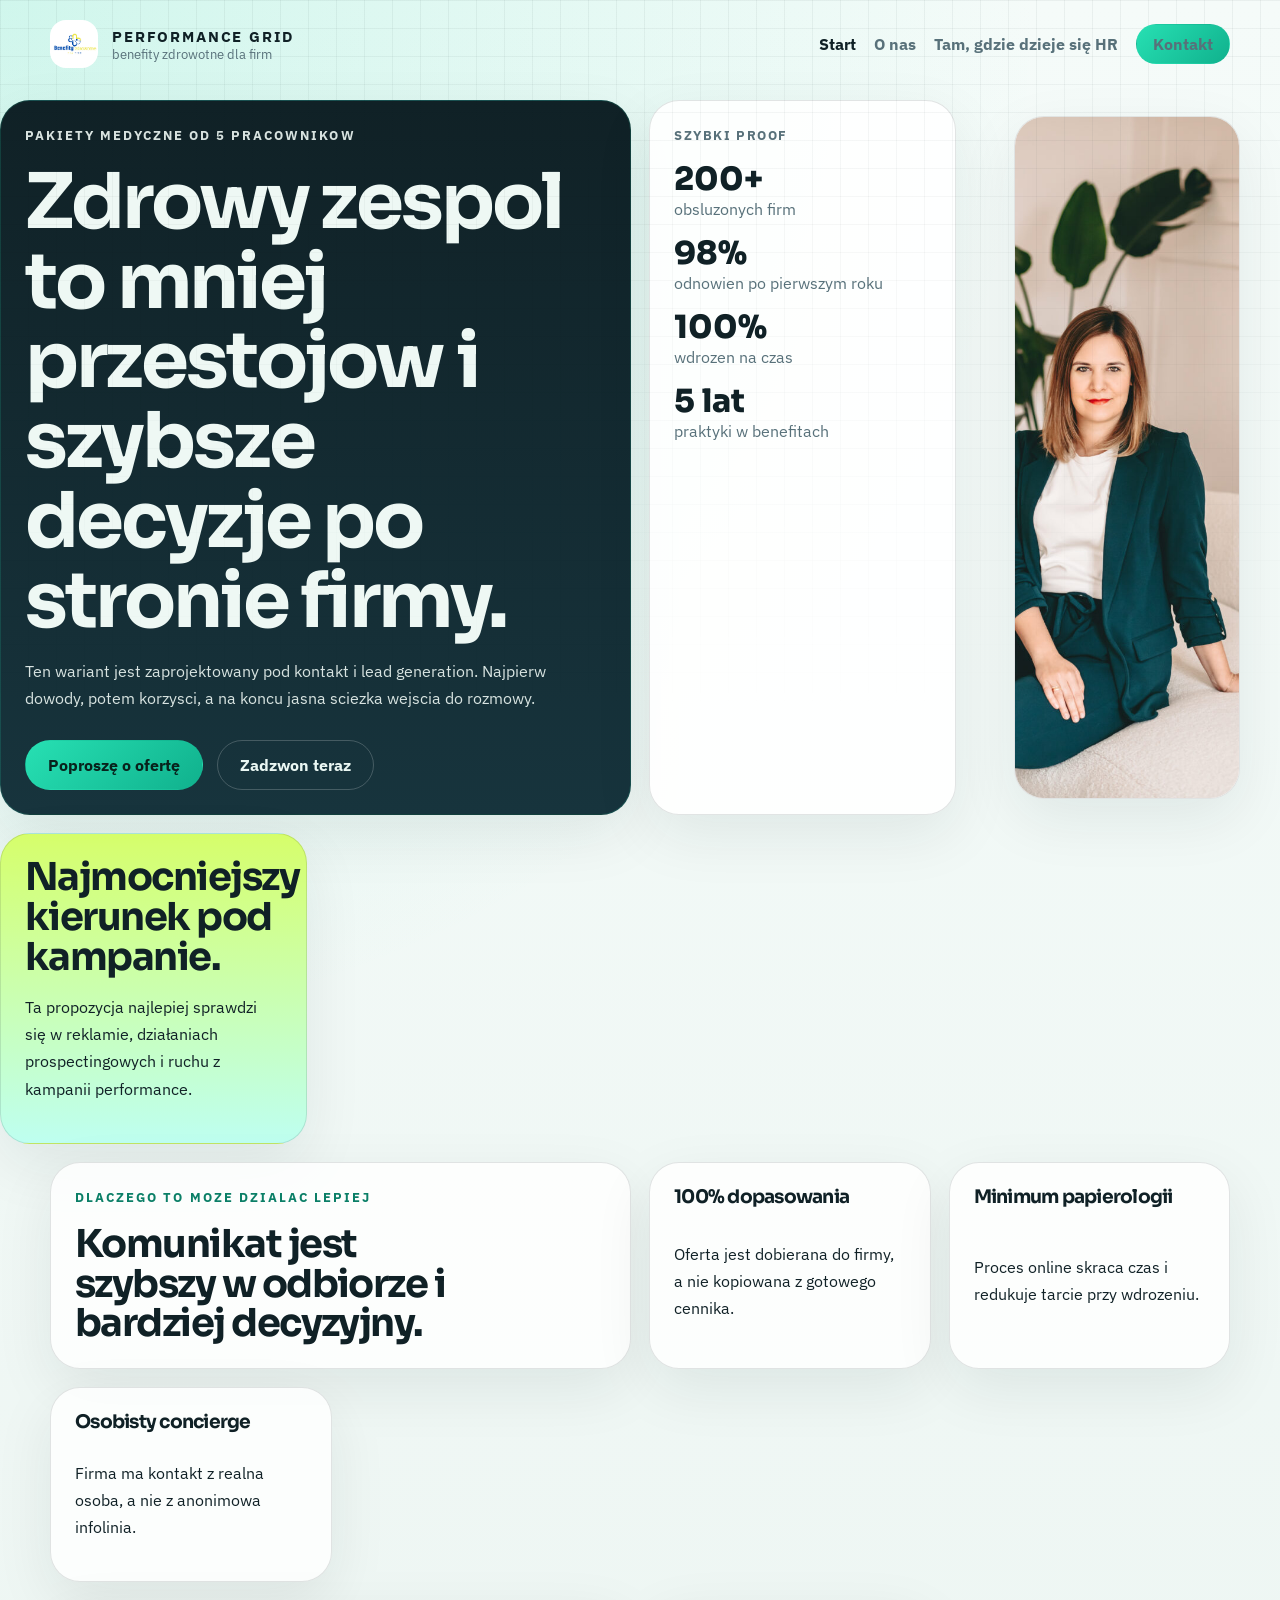
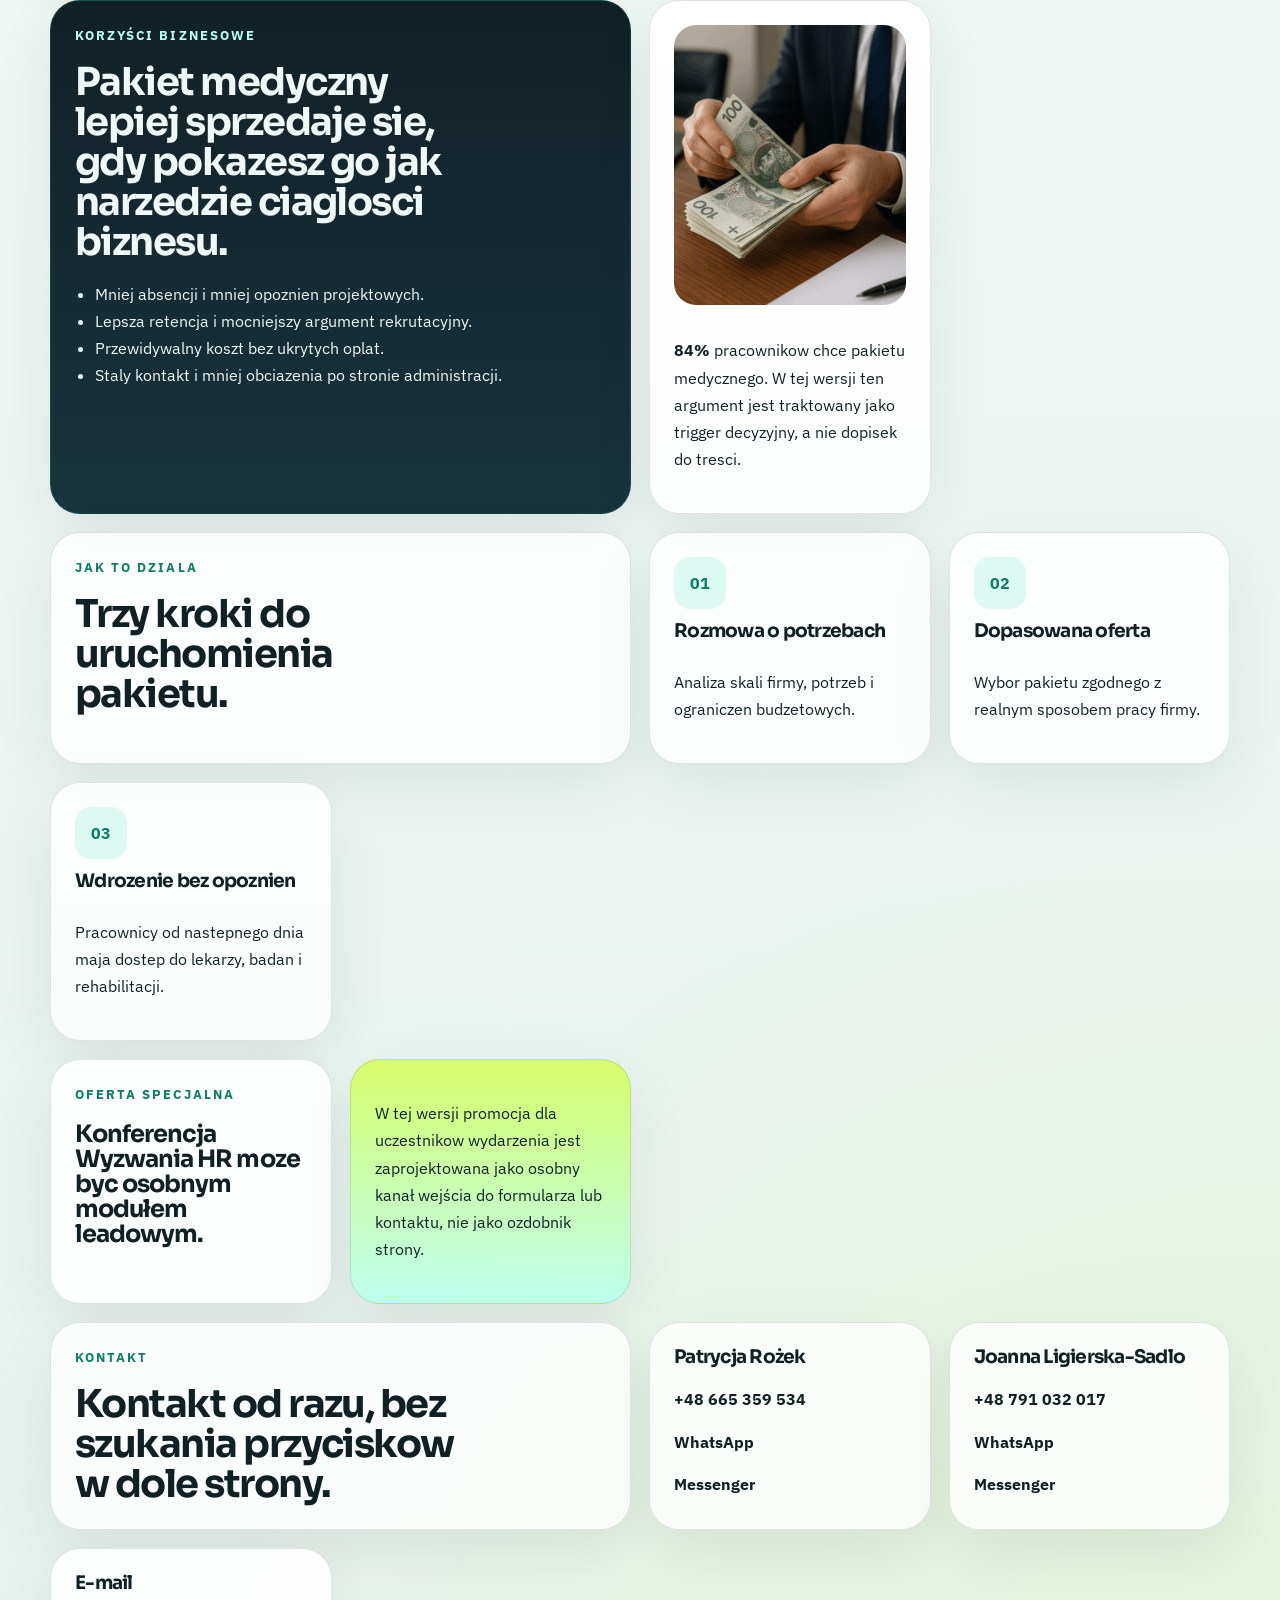
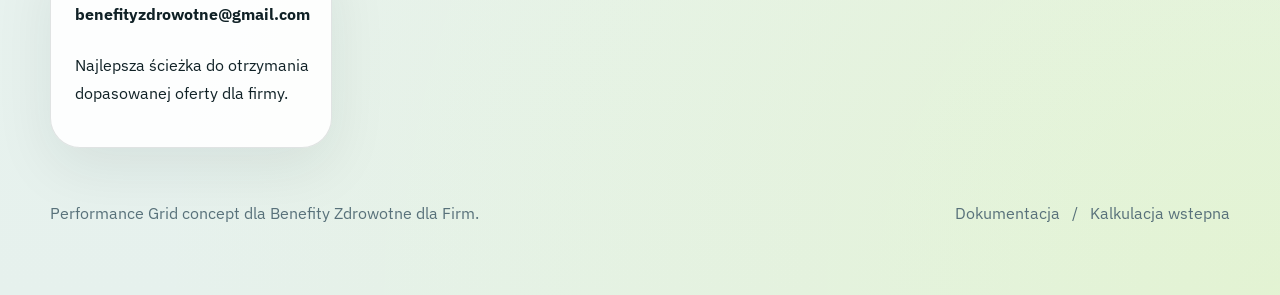
==== index.html @ f8da9626 "Initial Performance Grid concept" ====
<!doctype html>
<html lang="pl">
<head>
  <meta charset="utf-8">
  <meta name="viewport" content="width=device-width, initial-scale=1">
  <title>Benefity Zdrowotne dla Firm | Performance Grid</title>
  <meta name="description" content="Performance Grid to wariant nastawiony na konwersję: mocne dowody, klarowne sekcje i szybki kontakt dla właściciela firmy.">
  <link rel="preconnect" href="https://fonts.googleapis.com">
  <link rel="preconnect" href="https://fonts.gstatic.com" crossorigin>
  <link href="https://fonts.googleapis.com/css2?family=IBM+Plex+Sans:wght@400;500;600;700&family=Sora:wght@400;600;700;800&display=swap" rel="stylesheet">
  <link rel="stylesheet" href="styles.css">
</head>
<body class="theme-performance page-home">
  <header class="site-header">
    <a class="brand" href="index.html">
      <img src="assets/Projekt-bez-nazwy.png" alt="Benefity Zdrowotne dla Firm">
      <div>
        <strong>Performance Grid</strong>
        <span>benefity zdrowotne dla firm</span>
      </div>
    </a>
    <button class="nav-toggle" type="button" aria-expanded="false" aria-controls="site-nav">Menu</button>
    <nav class="site-nav" id="site-nav" aria-label="Główna nawigacja">
      <a class="active" href="index.html">Start</a>
      <a href="o-nas.html">O nas</a>
      <a href="tam-gdzie-dzieje-sie-hr.html">Tam, gdzie dzieje się HR</a>
      <a class="button button-small" href="#kontakt">Kontakt</a>
    </nav>
  </header>

  <main>
    <section class="hero hero-performance layout-grid">
      <div class="hero-copy panel panel-dark">
        <p class="eyebrow">Pakiety medyczne od 5 pracownikow</p>
        <h1>Zdrowy zespol to mniej przestojow i szybsze decyzje po stronie firmy.</h1>
        <p>Ten wariant jest zaprojektowany pod kontakt i lead generation. Najpierw dowody, potem korzysci, a na koncu jasna sciezka wejscia do rozmowy.</p>
        <div class="hero-actions">
          <a class="button" href="mailto:benefityzdrowotne@gmail.com">Poproszę o ofertę</a>
          <a class="button button-ghost" href="tel:+48665359534">Zadzwon teraz</a>
        </div>
      </div>

      <div class="hero-proof panel panel-light">
        <p class="proof-label">Szybki proof</p>
        <dl>
          <div><dt>200+</dt><dd>obsluzonych firm</dd></div>
          <div><dt>98%</dt><dd>odnowien po pierwszym roku</dd></div>
          <div><dt>100%</dt><dd>wdrozen na czas</dd></div>
          <div><dt>5 lat</dt><dd>praktyki w benefitach</dd></div>
        </dl>
      </div>

      <figure class="hero-photo panel panel-image">
        <img src="assets/patrycja-1-768x1152.jpg" alt="Zespół Benefity Zdrowotne dla Firm">
      </figure>

      <aside class="hero-note panel panel-accent">
        <h2>Najmocniejszy kierunek pod kampanie.</h2>
        <p>Ta propozycja najlepiej sprawdzi się w reklamie, działaniach prospectingowych i ruchu z kampanii performance.</p>
      </aside>
    </section>

    <section class="section layout-grid proof-grid">
      <article class="panel">
        <p class="eyebrow">Dlaczego to moze dzialac lepiej</p>
        <h2>Komunikat jest szybszy w odbiorze i bardziej decyzyjny.</h2>
      </article>
      <article class="panel stat-card">
        <h3>100% dopasowania</h3>
        <p>Oferta jest dobierana do firmy, a nie kopiowana z gotowego cennika.</p>
      </article>
      <article class="panel stat-card">
        <h3>Minimum papierologii</h3>
        <p>Proces online skraca czas i redukuje tarcie przy wdrozeniu.</p>
      </article>
      <article class="panel stat-card">
        <h3>Osobisty concierge</h3>
        <p>Firma ma kontakt z realna osoba, a nie z anonimowa infolinia.</p>
      </article>
    </section>

    <section class="section layout-grid roi-grid">
      <article class="panel panel-dark roi-copy">
        <p class="eyebrow eyebrow-contrast">Korzyści biznesowe</p>
        <h2>Pakiet medyczny lepiej sprzedaje sie, gdy pokazesz go jak narzedzie ciaglosci biznesu.</h2>
        <ul>
          <li>Mniej absencji i mniej opoznien projektowych.</li>
          <li>Lepsza retencja i mocniejszy argument rekrutacyjny.</li>
          <li>Przewidywalny koszt bez ukrytych oplat.</li>
          <li>Staly kontakt i mniej obciazenia po stronie administracji.</li>
        </ul>
      </article>
      <article class="panel panel-light roi-visual">
        <img src="assets/zlotowki-1024x683.png" alt="Korzyści finansowe i biznesowe">
        <p><strong>84%</strong> pracownikow chce pakietu medycznego. W tej wersji ten argument jest traktowany jako trigger decyzyjny, a nie dopisek do tresci.</p>
      </article>
    </section>

    <section class="section layout-grid steps-grid">
      <article class="panel section-head">
        <p class="eyebrow">Jak to dziala</p>
        <h2>Trzy kroki do uruchomienia pakietu.</h2>
      </article>
      <article class="panel step-card">
        <span>01</span>
        <h3>Rozmowa o potrzebach</h3>
        <p>Analiza skali firmy, potrzeb i ograniczen budzetowych.</p>
      </article>
      <article class="panel step-card">
        <span>02</span>
        <h3>Dopasowana oferta</h3>
        <p>Wybor pakietu zgodnego z realnym sposobem pracy firmy.</p>
      </article>
      <article class="panel step-card">
        <span>03</span>
        <h3>Wdrozenie bez opoznien</h3>
        <p>Pracownicy od nastepnego dnia maja dostep do lekarzy, badan i rehabilitacji.</p>
      </article>
    </section>

    <section class="section layout-grid promo-grid">
      <article class="panel panel-light">
        <p class="eyebrow">Oferta specjalna</p>
        <h2>Konferencja Wyzwania HR moze byc osobnym modułem leadowym.</h2>
      </article>
      <article class="panel panel-accent">
        <p>W tej wersji promocja dla uczestnikow wydarzenia jest zaprojektowana jako osobny kanał wejścia do formularza lub kontaktu, nie jako ozdobnik strony.</p>
      </article>
    </section>

    <section class="section layout-grid contacts-grid" id="kontakt">
      <article class="panel section-head">
        <p class="eyebrow">Kontakt</p>
        <h2>Kontakt od razu, bez szukania przyciskow w dole strony.</h2>
      </article>
      <article class="panel contact-card">
        <h3>Patrycja Rożek</h3>
        <a href="tel:+48665359534">+48 665 359 534</a>
        <a href="https://wa.me/48665359534">WhatsApp</a>
        <a href="https://m.me/100070211612275">Messenger</a>
      </article>
      <article class="panel contact-card">
        <h3>Joanna Ligierska-Sadlo</h3>
        <a href="tel:+48791032017">+48 791 032 017</a>
        <a href="https://wa.me/48791032017">WhatsApp</a>
        <a href="https://m.me/100078551106456">Messenger</a>
      </article>
      <article class="panel contact-card panel-light">
        <h3>E-mail</h3>
        <a href="mailto:benefityzdrowotne@gmail.com">benefityzdrowotne@gmail.com</a>
        <p>Najlepsza ścieżka do otrzymania dopasowanej oferty dla firmy.</p>
      </article>
    </section>
  </main>

  <footer class="site-footer">
    <p>Performance Grid concept dla Benefity Zdrowotne dla Firm.</p>
    <p><a href="docs/DOKUMENTACJA.md">Dokumentacja</a> <span>/</span> <a href="docs/KALKULACJA-WSTEPNA.md">Kalkulacja wstepna</a></p>
  </footer>

  <script src="script.js"></script>
</body>
</html>
---- styles.css ----
:root {
  --bg: #f0f6f4;
  --bg-2: #dfecea;
  --panel: rgba(255, 255, 255, 0.82);
  --panel-dark: #102126;
  --text: #102126;
  --text-soft: #58717a;
  --mint: #27e0b3;
  --mint-soft: #b8fff0;
  --lime: #d4ff5c;
  --line: rgba(16, 33, 38, 0.12);
  --radius-xl: 30px;
  --radius-lg: 22px;
  --radius-md: 16px;
  --container: min(1180px, calc(100vw - 40px));
}

* {
  box-sizing: border-box;
}

body {
  margin: 0;
  color: var(--text);
  font-family: "IBM Plex Sans", sans-serif;
  background:
    radial-gradient(circle at top left, rgba(39, 224, 179, 0.18), transparent 28%),
    radial-gradient(circle at bottom right, rgba(212, 255, 92, 0.18), transparent 30%),
    linear-gradient(180deg, #f5fbf9 0%, #e6f1ed 100%);
}

body::before {
  content: "";
  position: fixed;
  inset: 0;
  background-image: linear-gradient(rgba(16, 33, 38, 0.05) 1px, transparent 1px), linear-gradient(90deg, rgba(16, 33, 38, 0.05) 1px, transparent 1px);
  background-size: 28px 28px;
  mask-image: linear-gradient(180deg, black, transparent 80%);
  pointer-events: none;
}

img {
  display: block;
  max-width: 100%;
}

a {
  color: inherit;
  text-decoration: none;
}

p,
li {
  line-height: 1.7;
}

h1,
h2,
h3 {
  margin: 0;
  font-family: "Sora", sans-serif;
  line-height: 1.04;
  letter-spacing: -0.04em;
}

.site-header,
.site-footer,
.section {
  width: var(--container);
  margin-inline: auto;
  position: relative;
  z-index: 1;
}

.site-header {
  display: flex;
  align-items: center;
  justify-content: space-between;
  gap: 20px;
  padding: 20px 0 14px;
}

.brand {
  display: inline-flex;
  align-items: center;
  gap: 14px;
}

.brand img {
  width: 48px;
  height: 48px;
  border-radius: 16px;
}

.brand strong,
.brand span {
  display: block;
}

.brand strong {
  font-size: 0.96rem;
  letter-spacing: 0.12em;
  text-transform: uppercase;
}

.brand span {
  color: var(--text-soft);
  font-size: 0.82rem;
}

.site-nav {
  display: flex;
  gap: 18px;
  align-items: center;
}

.site-nav a {
  font-weight: 700;
  color: var(--text-soft);
}

.site-nav a.active,
.site-nav a:hover {
  color: var(--text);
}

.nav-toggle {
  display: none;
}

.button {
  display: inline-flex;
  align-items: center;
  justify-content: center;
  min-height: 50px;
  padding: 0 22px;
  border-radius: 999px;
  border: 1px solid transparent;
  background: linear-gradient(135deg, var(--mint) 0%, #10b18d 100%);
  color: #08231c;
  font-weight: 800;
}

.button-small {
  min-height: 40px;
  padding-inline: 16px;
}

.button-ghost {
  background: transparent;
  border-color: rgba(255, 255, 255, 0.2);
  color: #eaf7f3;
}

.layout-grid {
  display: grid;
  gap: 18px;
}

.hero-performance,
.proof-grid,
.roi-grid,
.steps-grid,
.promo-grid,
.contacts-grid,
.top-grid,
.team-grid,
.gallery-grid-wrap {
  grid-template-columns: repeat(4, minmax(0, 1fr));
}

.hero-performance {
  padding-top: 18px;
}

.hero-copy {
  grid-column: span 2;
  min-height: 360px;
}

.hero-proof,
.hero-photo,
.hero-note {
  min-height: 170px;
}

.hero-photo img,
.roi-visual img,
.profile-panel img,
.gallery-item {
  width: 100%;
  height: 100%;
  object-fit: cover;
}

.panel {
  padding: 24px;
  border-radius: var(--radius-xl);
  border: 1px solid var(--line);
  background: var(--panel);
  box-shadow: 0 20px 60px rgba(16, 33, 38, 0.08);
}

.panel-dark {
  background: linear-gradient(180deg, #102126 0%, #17343d 100%);
  color: #eef8f4;
  border-color: rgba(39, 224, 179, 0.16);
}

.panel-light {
  background: rgba(255, 255, 255, 0.9);
}

.panel-accent {
  background: linear-gradient(180deg, rgba(212, 255, 92, 0.9) 0%, rgba(184, 255, 240, 0.9) 100%);
}

.panel-image {
  padding: 0;
  overflow: hidden;
}

.eyebrow {
  margin: 0 0 16px;
  color: #0b7f67;
  font-size: 0.8rem;
  font-weight: 800;
  letter-spacing: 0.16em;
  text-transform: uppercase;
}

.eyebrow-contrast {
  color: var(--mint-soft);
}

.hero-copy h1,
.top-grid h1 {
  font-size: clamp(2.8rem, 6vw, 5.2rem);
  max-width: 11ch;
}

.hero-copy p,
.top-grid p:last-child {
  max-width: 64ch;
  color: inherit;
  opacity: 0.9;
}

.hero-actions {
  display: flex;
  flex-wrap: wrap;
  gap: 14px;
  margin-top: 28px;
}

.proof-label {
  margin: 0 0 12px;
  color: var(--text-soft);
  font-weight: 700;
  letter-spacing: 0.12em;
  text-transform: uppercase;
  font-size: 0.82rem;
}

.hero-proof dl,
.proof-card dl {
  display: grid;
  gap: 14px;
  margin: 0;
}

.hero-proof dt,
.proof-card dt {
  font-family: "Sora", sans-serif;
  font-size: 2rem;
  font-weight: 800;
}

.hero-proof dd,
.proof-card dd {
  margin: 0;
  color: var(--text-soft);
}

.section {
  padding-top: 18px;
}

.proof-grid > :first-child,
.roi-copy,
.section-head,
.top-grid > :first-child {
  grid-column: span 2;
}

.proof-grid h2,
.roi-copy h2,
.section-head h2,
.panel-accent h2,
.profile-panel h2 {
  font-size: clamp(1.7rem, 3vw, 3.2rem);
  max-width: 14ch;
}

.stat-card,
.step-card,
.contact-card {
  display: grid;
  gap: 12px;
}

.roi-copy ul {
  margin: 18px 0 0;
  padding-left: 20px;
}

.roi-visual {
  display: grid;
  gap: 16px;
}

.roi-visual img {
  min-height: 280px;
  border-radius: var(--radius-lg);
}

.step-card span {
  display: inline-flex;
  align-items: center;
  justify-content: center;
  width: 52px;
  height: 52px;
  border-radius: 16px;
  background: rgba(39, 224, 179, 0.14);
  color: #0b7f67;
  font-weight: 800;
}

.contact-card a {
  font-weight: 800;
}

.profile-panel {
  grid-column: span 2;
  display: grid;
  grid-template-columns: 260px 1fr;
  gap: 18px;
  align-items: stretch;
}

.profile-panel img {
  min-height: 320px;
  border-radius: var(--radius-lg);
}

.gallery-grid-wrap {
  gap: 16px;
}

.gallery-item {
  aspect-ratio: 1;
  padding: 0;
  overflow: hidden;
}

.site-footer {
  display: flex;
  justify-content: space-between;
  gap: 24px;
  padding: 36px 0 52px;
  color: var(--text-soft);
}

.site-footer span {
  margin-inline: 8px;
}

@media (max-width: 1080px) {
  .hero-performance,
  .proof-grid,
  .roi-grid,
  .steps-grid,
  .promo-grid,
  .contacts-grid,
  .top-grid,
  .team-grid,
  .gallery-grid-wrap {
    grid-template-columns: repeat(2, minmax(0, 1fr));
  }

  .hero-copy,
  .proof-grid > :first-child,
  .roi-copy,
  .section-head,
  .top-grid > :first-child,
  .profile-panel {
    grid-column: span 2;
  }
}

@media (max-width: 860px) {
  .site-header {
    flex-wrap: wrap;
  }

  .nav-toggle {
    display: inline-flex;
    align-items: center;
    justify-content: center;
    min-height: 44px;
    padding: 0 16px;
    border-radius: 999px;
    border: 1px solid var(--line);
    background: rgba(255, 255, 255, 0.8);
  }

  .site-nav {
    display: none;
    width: 100%;
    flex-direction: column;
    align-items: stretch;
  }

  .site-nav.is-open {
    display: flex;
  }

  .profile-panel {
    grid-template-columns: 1fr;
  }
}

@media (max-width: 640px) {
  .site-header,
  .site-footer,
  .section {
    width: min(100vw - 24px, var(--container));
  }

  .hero-performance,
  .proof-grid,
  .roi-grid,
  .steps-grid,
  .promo-grid,
  .contacts-grid,
  .top-grid,
  .team-grid,
  .gallery-grid-wrap {
    grid-template-columns: 1fr;
  }

  .hero-copy,
  .proof-grid > :first-child,
  .roi-copy,
  .section-head,
  .top-grid > :first-child,
  .profile-panel {
    grid-column: auto;
  }

  .panel {
    padding: 20px;
  }

  .site-footer {
    flex-direction: column;
  }
}
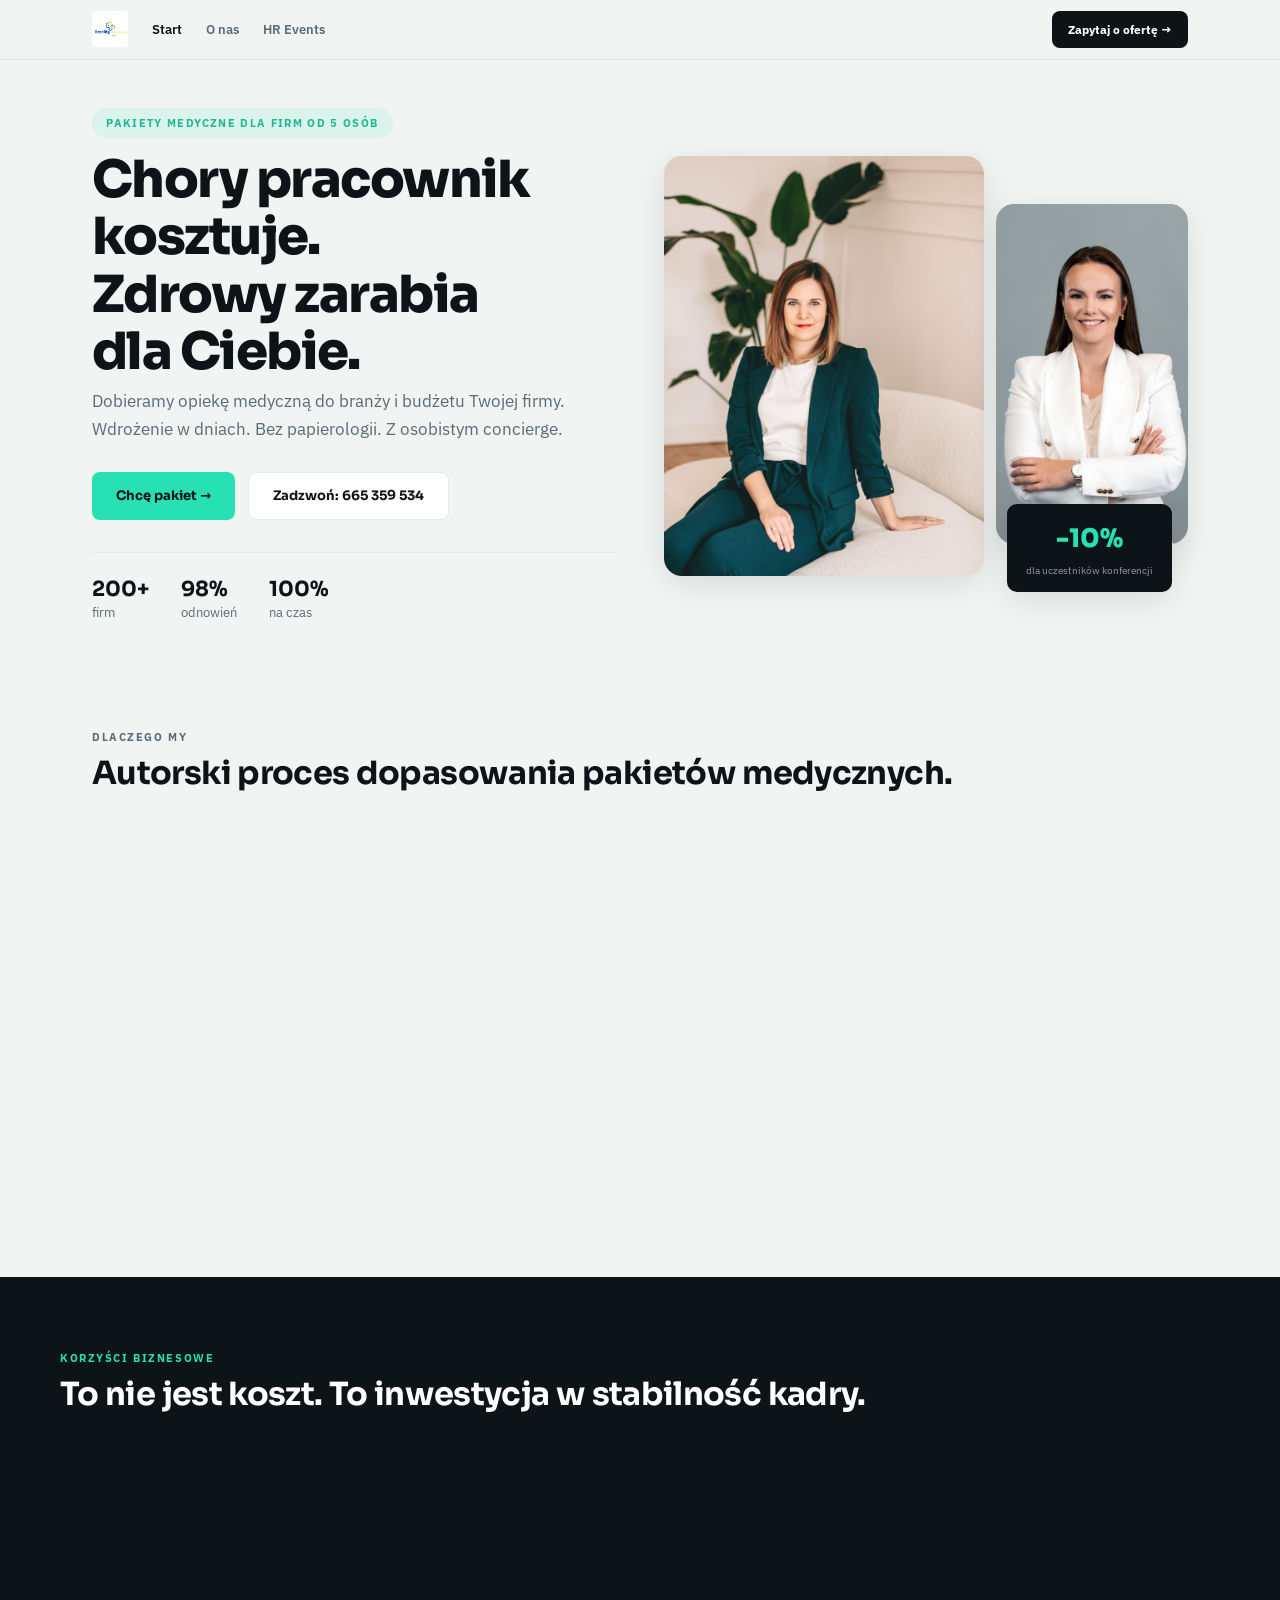
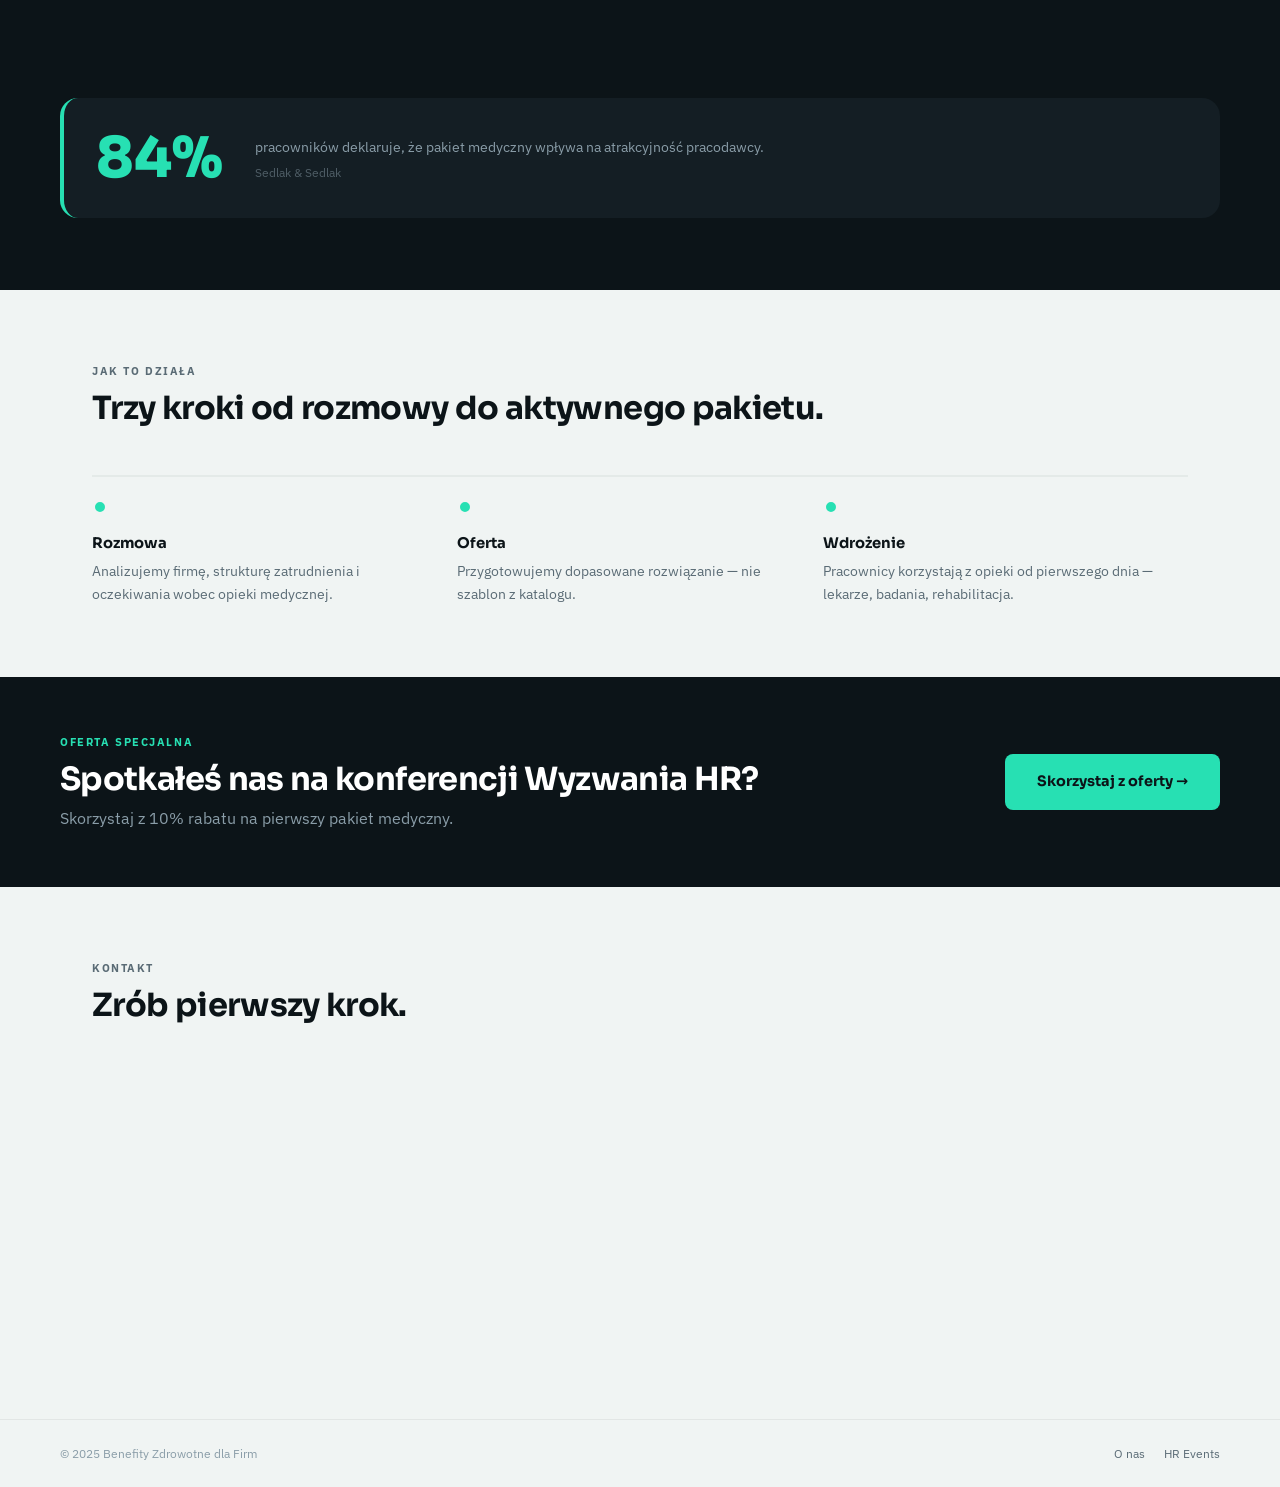
==== commit 6be181ec: "Kompletna przebudowa: perfekcyjny polski, animacje, nowy design" ====
--- a/index.html
+++ b/index.html
@@ -3,161 +3,217 @@
 <head>
   <meta charset="utf-8">
   <meta name="viewport" content="width=device-width, initial-scale=1">
-  <title>Benefity Zdrowotne dla Firm | Performance Grid</title>
-  <meta name="description" content="Performance Grid to wariant nastawiony na konwersję: mocne dowody, klarowne sekcje i szybki kontakt dla właściciela firmy.">
+  <title>Benefity Zdrowotne dla Firm — Pakiety medyczne, które działają</title>
+  <meta name="description" content="Pakiety medyczne dla firm od 5 pracowników. 200+ wdrożeń, 98% odnowień, osobisty concierge. Sprawdź, ile kosztuje zdrowie Twojego zespołu.">
+  <link rel="icon" href="assets/Projekt-bez-nazwy.png" type="image/png">
   <link rel="preconnect" href="https://fonts.googleapis.com">
   <link rel="preconnect" href="https://fonts.gstatic.com" crossorigin>
-  <link href="https://fonts.googleapis.com/css2?family=IBM+Plex+Sans:wght@400;500;600;700&family=Sora:wght@400;600;700;800&display=swap" rel="stylesheet">
+  <link href="https://fonts.googleapis.com/css2?family=Sora:wght@400;500;600;700;800&family=IBM+Plex+Sans:wght@400;500;600&display=swap" rel="stylesheet">
   <link rel="stylesheet" href="styles.css">
 </head>
-<body class="theme-performance page-home">
+<body>
+
   <header class="site-header">
-    <a class="brand" href="index.html">
-      <img src="assets/Projekt-bez-nazwy.png" alt="Benefity Zdrowotne dla Firm">
-      <div>
-        <strong>Performance Grid</strong>
-        <span>benefity zdrowotne dla firm</span>
-      </div>
-    </a>
-    <button class="nav-toggle" type="button" aria-expanded="false" aria-controls="site-nav">Menu</button>
-    <nav class="site-nav" id="site-nav" aria-label="Główna nawigacja">
-      <a class="active" href="index.html">Start</a>
-      <a href="o-nas.html">O nas</a>
-      <a href="tam-gdzie-dzieje-sie-hr.html">Tam, gdzie dzieje się HR</a>
-      <a class="button button-small" href="#kontakt">Kontakt</a>
-    </nav>
+    <div class="header-inner">
+      <a class="brand" href="index.html">
+        <img src="assets/Projekt-bez-nazwy.png" alt="Benefity Zdrowotne" width="36" height="36">
+      </a>
+      <nav class="site-nav" id="site-nav">
+        <a href="index.html" class="active">Start</a>
+        <a href="o-nas.html">O nas</a>
+        <a href="tam-gdzie-dzieje-sie-hr.html">HR Events</a>
+      </nav>
+      <a class="header-cta" href="#kontakt">Zapytaj o ofertę →</a>
+      <button class="nav-toggle" type="button" aria-expanded="false" aria-label="Menu">
+        <svg width="24" height="24" viewBox="0 0 24 24" fill="none" stroke="currentColor" stroke-width="2"><line x1="3" y1="6" x2="21" y2="6"/><line x1="3" y1="12" x2="21" y2="12"/><line x1="3" y1="18" x2="21" y2="18"/></svg>
+      </button>
+    </div>
   </header>
 
   <main>
-    <section class="hero hero-performance layout-grid">
-      <div class="hero-copy panel panel-dark">
-        <p class="eyebrow">Pakiety medyczne od 5 pracownikow</p>
-        <h1>Zdrowy zespol to mniej przestojow i szybsze decyzje po stronie firmy.</h1>
-        <p>Ten wariant jest zaprojektowany pod kontakt i lead generation. Najpierw dowody, potem korzysci, a na koncu jasna sciezka wejscia do rozmowy.</p>
-        <div class="hero-actions">
-          <a class="button" href="mailto:benefityzdrowotne@gmail.com">Poproszę o ofertę</a>
-          <a class="button button-ghost" href="tel:+48665359534">Zadzwon teraz</a>
+    <!-- HERO — bold, conversion-focused -->
+    <section class="hero">
+      <div class="hero-grid">
+        <div class="hero-content reveal">
+          <div class="badge">Pakiety medyczne dla firm od 5 osób</div>
+          <h1>Chory pracownik kosztuje.<br>Zdrowy zarabia dla&nbsp;Ciebie.</h1>
+          <p>Dobieramy opiekę medyczną do branży i budżetu Twojej firmy. Wdrożenie w dniach. Bez papierologii. Z osobistym concierge.</p>
+          <div class="hero-ctas">
+            <a class="btn btn-accent" href="mailto:benefityzdrowotne@gmail.com">Chcę pakiet →</a>
+            <a class="btn btn-secondary" href="tel:+48665359534">Zadzwoń: 665 359 534</a>
+          </div>
+          <div class="trust-row">
+            <div class="trust-item"><strong>200+</strong> firm</div>
+            <div class="trust-item"><strong>98%</strong> odnowień</div>
+            <div class="trust-item"><strong>100%</strong> na czas</div>
+          </div>
         </div>
-      </div>
-
-      <div class="hero-proof panel panel-light">
-        <p class="proof-label">Szybki proof</p>
-        <dl>
-          <div><dt>200+</dt><dd>obsluzonych firm</dd></div>
-          <div><dt>98%</dt><dd>odnowien po pierwszym roku</dd></div>
-          <div><dt>100%</dt><dd>wdrozen na czas</dd></div>
-          <div><dt>5 lat</dt><dd>praktyki w benefitach</dd></div>
-        </dl>
-      </div>
-
-      <figure class="hero-photo panel panel-image">
-        <img src="assets/patrycja-1-768x1152.jpg" alt="Zespół Benefity Zdrowotne dla Firm">
-      </figure>
-
-      <aside class="hero-note panel panel-accent">
-        <h2>Najmocniejszy kierunek pod kampanie.</h2>
-        <p>Ta propozycja najlepiej sprawdzi się w reklamie, działaniach prospectingowych i ruchu z kampanii performance.</p>
-      </aside>
-    </section>
-
-    <section class="section layout-grid proof-grid">
-      <article class="panel">
-        <p class="eyebrow">Dlaczego to moze dzialac lepiej</p>
-        <h2>Komunikat jest szybszy w odbiorze i bardziej decyzyjny.</h2>
-      </article>
-      <article class="panel stat-card">
-        <h3>100% dopasowania</h3>
-        <p>Oferta jest dobierana do firmy, a nie kopiowana z gotowego cennika.</p>
-      </article>
-      <article class="panel stat-card">
-        <h3>Minimum papierologii</h3>
-        <p>Proces online skraca czas i redukuje tarcie przy wdrozeniu.</p>
-      </article>
-      <article class="panel stat-card">
-        <h3>Osobisty concierge</h3>
-        <p>Firma ma kontakt z realna osoba, a nie z anonimowa infolinia.</p>
-      </article>
-    </section>
-
-    <section class="section layout-grid roi-grid">
-      <article class="panel panel-dark roi-copy">
-        <p class="eyebrow eyebrow-contrast">Korzyści biznesowe</p>
-        <h2>Pakiet medyczny lepiej sprzedaje sie, gdy pokazesz go jak narzedzie ciaglosci biznesu.</h2>
-        <ul>
-          <li>Mniej absencji i mniej opoznien projektowych.</li>
-          <li>Lepsza retencja i mocniejszy argument rekrutacyjny.</li>
-          <li>Przewidywalny koszt bez ukrytych oplat.</li>
-          <li>Staly kontakt i mniej obciazenia po stronie administracji.</li>
-        </ul>
-      </article>
-      <article class="panel panel-light roi-visual">
-        <img src="assets/zlotowki-1024x683.png" alt="Korzyści finansowe i biznesowe">
-        <p><strong>84%</strong> pracownikow chce pakietu medycznego. W tej wersji ten argument jest traktowany jako trigger decyzyjny, a nie dopisek do tresci.</p>
-      </article>
-    </section>
-
-    <section class="section layout-grid steps-grid">
-      <article class="panel section-head">
-        <p class="eyebrow">Jak to dziala</p>
-        <h2>Trzy kroki do uruchomienia pakietu.</h2>
-      </article>
-      <article class="panel step-card">
-        <span>01</span>
-        <h3>Rozmowa o potrzebach</h3>
-        <p>Analiza skali firmy, potrzeb i ograniczen budzetowych.</p>
-      </article>
-      <article class="panel step-card">
-        <span>02</span>
-        <h3>Dopasowana oferta</h3>
-        <p>Wybor pakietu zgodnego z realnym sposobem pracy firmy.</p>
-      </article>
-      <article class="panel step-card">
-        <span>03</span>
-        <h3>Wdrozenie bez opoznien</h3>
-        <p>Pracownicy od nastepnego dnia maja dostep do lekarzy, badan i rehabilitacji.</p>
-      </article>
-    </section>
-
-    <section class="section layout-grid promo-grid">
-      <article class="panel panel-light">
-        <p class="eyebrow">Oferta specjalna</p>
-        <h2>Konferencja Wyzwania HR moze byc osobnym modułem leadowym.</h2>
-      </article>
-      <article class="panel panel-accent">
-        <p>W tej wersji promocja dla uczestnikow wydarzenia jest zaprojektowana jako osobny kanał wejścia do formularza lub kontaktu, nie jako ozdobnik strony.</p>
-      </article>
-    </section>
-
-    <section class="section layout-grid contacts-grid" id="kontakt">
-      <article class="panel section-head">
-        <p class="eyebrow">Kontakt</p>
-        <h2>Kontakt od razu, bez szukania przyciskow w dole strony.</h2>
-      </article>
-      <article class="panel contact-card">
-        <h3>Patrycja Rożek</h3>
-        <a href="tel:+48665359534">+48 665 359 534</a>
-        <a href="https://wa.me/48665359534">WhatsApp</a>
-        <a href="https://m.me/100070211612275">Messenger</a>
-      </article>
-      <article class="panel contact-card">
-        <h3>Joanna Ligierska-Sadlo</h3>
-        <a href="tel:+48791032017">+48 791 032 017</a>
-        <a href="https://wa.me/48791032017">WhatsApp</a>
-        <a href="https://m.me/100078551106456">Messenger</a>
-      </article>
-      <article class="panel contact-card panel-light">
-        <h3>E-mail</h3>
-        <a href="mailto:benefityzdrowotne@gmail.com">benefityzdrowotne@gmail.com</a>
-        <p>Najlepsza ścieżka do otrzymania dopasowanej oferty dla firmy.</p>
-      </article>
+        <div class="hero-visual reveal reveal-delay-1">
+          <div class="hero-card hero-card--main">
+            <img src="assets/patrycja-1-768x1152.jpg" alt="Patrycja Rożek" loading="eager">
+          </div>
+          <div class="hero-card hero-card--float">
+            <img src="assets/0Z7A8137-683x1024.jpg" alt="Konferencja HR" loading="eager">
+          </div>
+          <div class="hero-stat">
+            <span>-10%</span>
+            <small>dla uczestników konferencji</small>
+          </div>
+        </div>
+      </div>
+    </section>
+
+    <!-- FEATURES — grid panels -->
+    <section class="section" id="features">
+      <div class="section-top reveal">
+        <div class="label">Dlaczego my</div>
+        <h2>Autorski proces dopasowania pakietów medycznych.</h2>
+      </div>
+      <div class="panel-grid reveal">
+        <article class="panel">
+          <div class="panel-num">01</div>
+          <h3>100% dopasowania</h3>
+          <p>Pakiet dobierany do potrzeb firmy, struktury zespołu i budżetu — nie z gotowej tabeli.</p>
+        </article>
+        <article class="panel panel--accent">
+          <div class="panel-num">02</div>
+          <h3>Minimum papierologii</h3>
+          <p>Szybka ścieżka online upraszcza proces dla właściciela, administracji i pracowników.</p>
+        </article>
+        <article class="panel">
+          <div class="panel-num">03</div>
+          <h3>Osobisty concierge</h3>
+          <p>Firma dostaje konkretną osobę do kontaktu — nie infolinię z kolejką.</p>
+        </article>
+        <article class="panel panel--dark">
+          <div class="panel-num">04</div>
+          <h3>200+ wdrożeń</h3>
+          <p>Doświadczenie wypracowane w setkach firm od 5 do 150 osób. Wiemy, co działa.</p>
+        </article>
+      </div>
+    </section>
+
+    <!-- BENEFITS — horizontal scroll cards on mobile -->
+    <section class="section section--dark" id="benefits">
+      <div class="section-top reveal">
+        <div class="label label--mint">Korzyści biznesowe</div>
+        <h2>To nie jest koszt. To inwestycja w stabilność kadry.</h2>
+      </div>
+      <div class="benefit-cards reveal">
+        <article class="benefit-card">
+          <div class="benefit-icon">↓</div>
+          <h3>Mniej L4</h3>
+          <p>Pracownicy szybciej wracają do zdrowia. Zespół zachowuje rytm, projekty idą na czas.</p>
+        </article>
+        <article class="benefit-card">
+          <div class="benefit-icon">↑</div>
+          <h3>Silniejsza retencja</h3>
+          <p>Dobre benefity obniżają rotację. To mocny argument w rozmowach rekrutacyjnych.</p>
+        </article>
+        <article class="benefit-card">
+          <div class="benefit-icon">₽</div>
+          <h3>Przewidywalny koszt</h3>
+          <p>Wiesz z góry, ile płacisz i co dokładnie zawiera pakiet. Bez niespodzianek.</p>
+        </article>
+      </div>
+      <div class="stat-highlight reveal">
+        <div class="stat-big">84%</div>
+        <p>pracowników deklaruje, że pakiet medyczny wpływa na atrakcyjność pracodawcy. <span>Sedlak &amp; Sedlak</span></p>
+      </div>
+    </section>
+
+    <!-- PROCESS -->
+    <section class="section" id="process">
+      <div class="section-top reveal">
+        <div class="label">Jak to działa</div>
+        <h2>Trzy kroki od rozmowy do aktywnego pakietu.</h2>
+      </div>
+      <div class="process-steps reveal">
+        <article class="p-step">
+          <div class="p-step-line"></div>
+          <div class="p-step-dot"></div>
+          <div class="p-step-content">
+            <h3>Rozmowa</h3>
+            <p>Analizujemy firmę, strukturę zatrudnienia i oczekiwania wobec opieki medycznej.</p>
+          </div>
+        </article>
+        <article class="p-step">
+          <div class="p-step-line"></div>
+          <div class="p-step-dot"></div>
+          <div class="p-step-content">
+            <h3>Oferta</h3>
+            <p>Przygotowujemy dopasowane rozwiązanie — nie szablon z katalogu.</p>
+          </div>
+        </article>
+        <article class="p-step">
+          <div class="p-step-line"></div>
+          <div class="p-step-dot"></div>
+          <div class="p-step-content">
+            <h3>Wdrożenie</h3>
+            <p>Pracownicy korzystają z opieki od pierwszego dnia — lekarze, badania, rehabilitacja.</p>
+          </div>
+        </article>
+      </div>
+    </section>
+
+    <!-- PROMO BANNER -->
+    <section class="promo-banner reveal">
+      <div class="promo-inner">
+        <div class="promo-text">
+          <div class="label label--mint">Oferta specjalna</div>
+          <h2>Spotkałeś nas na konferencji Wyzwania&nbsp;HR?</h2>
+          <p>Skorzystaj z 10% rabatu na pierwszy pakiet medyczny.</p>
+        </div>
+        <a class="btn btn-accent btn-lg" href="mailto:benefityzdrowotne@gmail.com?subject=Wyzwania HR — oferta">Skorzystaj z oferty →</a>
+      </div>
+    </section>
+
+    <!-- CONTACT -->
+    <section class="section" id="kontakt">
+      <div class="section-top reveal">
+        <div class="label">Kontakt</div>
+        <h2>Zrób pierwszy krok.</h2>
+      </div>
+      <div class="contact-row reveal">
+        <article class="c-card c-card--primary">
+          <img src="assets/patrycja-1-768x1152.jpg" alt="Patrycja Rożek" loading="lazy">
+          <h3>Patrycja Rożek</h3>
+          <p>Wdrożenie &amp; opieka</p>
+          <div class="c-links">
+            <a href="tel:+48665359534">665 359 534</a>
+            <a href="https://wa.me/48665359534">WhatsApp</a>
+            <a href="https://m.me/100070211612275">Messenger</a>
+          </div>
+        </article>
+        <article class="c-card">
+          <img src="assets/patrycj-2-683x1024.jpg" alt="Joanna Ligierska-Sadło" loading="lazy">
+          <h3>Joanna Ligierska-Sadło</h3>
+          <p>Sprzedaż &amp; doradztwo</p>
+          <div class="c-links">
+            <a href="tel:+48791032017">791 032 017</a>
+            <a href="https://wa.me/48791032017">WhatsApp</a>
+            <a href="https://m.me/100078551106456">Messenger</a>
+          </div>
+        </article>
+        <article class="c-card c-card--email">
+          <h3>E-mail</h3>
+          <p class="email-addr">benefityzdrowotne@gmail.com</p>
+          <a class="btn btn-accent" href="mailto:benefityzdrowotne@gmail.com">Napisz →</a>
+        </article>
+      </div>
     </section>
   </main>
 
   <footer class="site-footer">
-    <p>Performance Grid concept dla Benefity Zdrowotne dla Firm.</p>
-    <p><a href="docs/DOKUMENTACJA.md">Dokumentacja</a> <span>/</span> <a href="docs/KALKULACJA-WSTEPNA.md">Kalkulacja wstepna</a></p>
+    <div class="footer-inner">
+      <p>&copy; 2025 Benefity Zdrowotne dla Firm</p>
+      <nav>
+        <a href="o-nas.html">O nas</a>
+        <a href="tam-gdzie-dzieje-sie-hr.html">HR Events</a>
+      </nav>
+    </div>
   </footer>
 
   <script src="script.js"></script>
 </body>
-</html>+</html>
--- a/styles.css
+++ b/styles.css
@@ -1,468 +1,207 @@
+/* ── Performance Grid — Design System ────────────────── */
 :root {
-  --bg: #f0f6f4;
-  --bg-2: #dfecea;
-  --panel: rgba(255, 255, 255, 0.82);
-  --panel-dark: #102126;
-  --text: #102126;
-  --text-soft: #58717a;
-  --mint: #27e0b3;
-  --mint-soft: #b8fff0;
-  --lime: #d4ff5c;
-  --line: rgba(16, 33, 38, 0.12);
-  --radius-xl: 30px;
-  --radius-lg: 22px;
-  --radius-md: 16px;
-  --container: min(1180px, calc(100vw - 40px));
+  --dark:     #0c1418;
+  --dark-2:   #141e24;
+  --dark-3:   #1c2930;
+  --panel:    #1a252c;
+  --mint:     #27e0b3;
+  --mint-d:   #1fb896;
+  --lime:     #d4ff5c;
+  --light:    #f0f4f3;
+  --light-2:  #e4eae8;
+  --white:    #ffffff;
+  --ink:      #0c1418;
+  --ink-mid:  #5a6b75;
+  --ink-soft: #8a9da8;
+  --radius:   10px;
+  --radius-lg:18px;
+  --shadow:   0 2px 12px rgba(0,0,0,.06);
+  --shadow-lg:0 8px 32px rgba(0,0,0,.1);
+  --font-head:'Sora', system-ui, sans-serif;
+  --font-body:'IBM Plex Sans', system-ui, sans-serif;
+  --ease: cubic-bezier(.25,1,.5,1);
+  --max-w: 1160px;
 }
-
-* {
-  box-sizing: border-box;
+*,*::before,*::after{box-sizing:border-box;margin:0;padding:0;}
+html{scroll-behavior:smooth;font-size:16px;}
+body{font-family:var(--font-body);color:var(--ink);background:var(--light);line-height:1.65;-webkit-font-smoothing:antialiased;}
+
+/* ── Reveals ─────────────────────────────────── */
+.reveal{opacity:0;transform:translateY(24px);transition:opacity .6s var(--ease),transform .6s var(--ease);}
+.reveal.is-visible{opacity:1;transform:none;}
+.reveal-delay-1{transition-delay:.12s;}
+
+/* ── Header ──────────────────────────────────── */
+.site-header{position:sticky;top:0;z-index:100;background:rgba(240,244,243,.88);backdrop-filter:blur(14px);border-bottom:1px solid rgba(0,0,0,.05);}
+.header-inner{display:flex;align-items:center;gap:1.5rem;max-width:var(--max-w);margin:0 auto;padding:.7rem 2rem;}
+.brand img{display:block;border-radius:4px;}
+.site-nav{display:flex;gap:1.5rem;margin-right:auto;}
+.site-nav a{font-size:.8rem;font-weight:600;color:var(--ink-mid);text-decoration:none;transition:color .2s;}
+.site-nav a:hover,.site-nav a.active{color:var(--ink);}
+.header-cta{font-size:.78rem;font-weight:700;color:var(--white);background:var(--ink);padding:.5rem 1rem;border-radius:8px;text-decoration:none;white-space:nowrap;transition:background .2s,transform .2s;}
+.header-cta:hover{background:var(--mint-d);color:var(--dark);transform:translateY(-1px);}
+.nav-toggle{display:none;background:none;border:none;cursor:pointer;color:var(--ink);}
+
+/* ── Buttons ─────────────────────────────────── */
+.btn{display:inline-flex;align-items:center;gap:.4rem;font-family:var(--font-head);font-weight:700;font-size:.82rem;text-decoration:none;padding:.75rem 1.5rem;border-radius:8px;border:none;cursor:pointer;transition:all .25s var(--ease);}
+.btn-accent{background:var(--mint);color:var(--dark);}
+.btn-accent:hover{background:var(--lime);transform:translateY(-2px);box-shadow:0 4px 16px rgba(39,224,179,.3);}
+.btn-secondary{background:var(--white);color:var(--ink);border:1.5px solid var(--light-2);}
+.btn-secondary:hover{border-color:var(--mint);transform:translateY(-2px);}
+.btn-lg{padding:1rem 2rem;font-size:.9rem;}
+
+/* ── Typography ──────────────────────────────── */
+.badge{display:inline-block;font-size:.7rem;font-weight:700;text-transform:uppercase;letter-spacing:.12em;color:var(--mint-d);background:rgba(39,224,179,.1);padding:.35rem .9rem;border-radius:20px;margin-bottom:.8rem;}
+.label{font-size:.7rem;font-weight:700;text-transform:uppercase;letter-spacing:.14em;color:var(--ink-mid);margin-bottom:.5rem;}
+.label--mint{color:var(--mint);}
+h1{font-family:var(--font-head);font-weight:800;font-size:clamp(2rem,5vw,3.2rem);line-height:1.12;letter-spacing:-.03em;}
+h2{font-family:var(--font-head);font-weight:700;font-size:clamp(1.4rem,3.2vw,2rem);line-height:1.2;letter-spacing:-.02em;}
+h3{font-family:var(--font-head);font-weight:700;font-size:.92rem;}
+
+/* ── Section ─────────────────────────────────── */
+.section{max-width:var(--max-w);margin:0 auto;padding:4.5rem 2rem;}
+.section--dark{background:var(--dark);max-width:100%;color:var(--light);}
+.section--dark > *{max-width:var(--max-w);margin-left:auto;margin-right:auto;}
+.section--dark h2{color:var(--white);}
+.section--dark h3{color:var(--white);}
+.section--dark p{color:var(--ink-soft);}
+.section-top{margin-bottom:2.5rem;}
+.section-top h2{margin-top:.3rem;}
+
+/* ── Hero ────────────────────────────────────── */
+.hero{max-width:var(--max-w);margin:0 auto;padding:3rem 2rem 2rem;}
+.hero-grid{display:grid;grid-template-columns:1fr 1fr;gap:3rem;align-items:center;}
+.hero-content p{font-size:1.05rem;color:var(--ink-mid);max-width:480px;margin:.5rem 0 0;}
+.hero-ctas{display:flex;flex-wrap:wrap;gap:.8rem;margin-top:1.8rem;}
+.trust-row{display:flex;gap:2rem;margin-top:2rem;padding-top:1.5rem;border-top:1px solid var(--light-2);}
+.trust-row--centered{justify-content:center;}
+.trust-item{font-size:.82rem;color:var(--ink-mid);}
+.trust-item strong{font-family:var(--font-head);font-size:1.3rem;color:var(--ink);display:block;line-height:1.2;}
+.hero-visual{position:relative;display:flex;gap:.8rem;}
+.hero-card{overflow:hidden;border-radius:var(--radius-lg);box-shadow:var(--shadow-lg);}
+.hero-card img{display:block;width:100%;height:100%;object-fit:cover;}
+.hero-card--main{flex:1;max-height:420px;}
+.hero-card--float{flex:.6;max-height:340px;margin-top:3rem;}
+.hero-stat{position:absolute;bottom:-1rem;right:1rem;background:var(--dark);color:var(--mint);padding:.8rem 1.2rem;border-radius:var(--radius);text-align:center;box-shadow:var(--shadow-lg);}
+.hero-stat span{font-family:var(--font-head);font-weight:800;font-size:1.6rem;display:block;}
+.hero-stat small{font-size:.65rem;color:var(--ink-soft);display:block;margin-top:.15rem;}
+
+/* ── Page hero ───────────────────────────────── */
+.page-hero{max-width:var(--max-w);margin:0 auto;padding:4rem 2rem 2rem;text-align:center;}
+.page-hero p{font-size:1.05rem;color:var(--ink-mid);max-width:560px;margin:.8rem auto 0;}
+
+/* ── Panel grid ──────────────────────────────── */
+.panel-grid{display:grid;grid-template-columns:repeat(2,1fr);gap:1rem;}
+.panel{padding:2rem;border-radius:var(--radius);background:var(--white);box-shadow:var(--shadow);transition:transform .3s var(--ease),box-shadow .3s var(--ease);}
+.panel:hover{transform:translateY(-3px);box-shadow:var(--shadow-lg);}
+.panel--accent{background:var(--mint);color:var(--dark);}
+.panel--accent .panel-num{color:rgba(0,0,0,.15);}
+.panel--accent p{color:rgba(12,20,24,.7);}
+.panel--dark{background:var(--dark);color:var(--white);}
+.panel--dark .panel-num{color:var(--mint);opacity:.3;}
+.panel--dark p{color:var(--ink-soft);}
+.panel--outline{background:transparent;border:1px solid rgba(255,255,255,.12);color:var(--light);}
+.panel--outline .panel-num{color:var(--mint);opacity:.3;}
+.panel--outline p{color:var(--ink-soft);}
+.panel--outline:hover{border-color:var(--mint);background:rgba(39,224,179,.04);}
+.panel-num{font-family:var(--font-head);font-size:2rem;font-weight:800;color:var(--light-2);line-height:1;}
+.panel h3{margin:.5rem 0 .3rem;}
+.panel p{font-size:.88rem;color:var(--ink-mid);line-height:1.6;}
+
+/* ── Benefit cards ───────────────────────────── */
+.benefit-cards{display:grid;grid-template-columns:repeat(3,1fr);gap:1rem;}
+.benefit-card{padding:2rem;background:var(--dark-2);border-radius:var(--radius);border:1px solid rgba(255,255,255,.06);transition:border-color .3s,transform .3s var(--ease);}
+.benefit-card:hover{border-color:var(--mint);transform:translateY(-3px);}
+.benefit-icon{font-size:1.6rem;margin-bottom:.8rem;color:var(--mint);}
+.benefit-card h3{color:var(--white);margin-bottom:.4rem;}
+.benefit-card p{font-size:.88rem;color:var(--ink-soft);line-height:1.6;}
+
+/* ── Stat highlight ──────────────────────────── */
+.stat-highlight{display:flex;align-items:center;gap:2rem;margin-top:3rem;padding:2rem;background:var(--dark-2);border-radius:var(--radius-lg);border-left:4px solid var(--mint);}
+.stat-big{font-family:var(--font-head);font-size:3.5rem;font-weight:800;color:var(--mint);line-height:1;flex-shrink:0;}
+.stat-highlight p{font-size:.9rem;color:var(--ink-soft);line-height:1.6;}
+.stat-highlight span{font-size:.75rem;opacity:.5;display:block;margin-top:.3rem;}
+
+/* ── Process steps ───────────────────────────── */
+.process-steps{display:flex;gap:0;position:relative;}
+.p-step{flex:1;display:flex;flex-direction:column;align-items:flex-start;position:relative;padding:2rem 1.5rem 0 0;}
+.p-step-line{position:absolute;top:8px;left:0;right:0;height:2px;background:var(--light-2);}
+.p-step-dot{width:16px;height:16px;border-radius:50%;background:var(--mint);border:3px solid var(--light);position:relative;z-index:1;flex-shrink:0;}
+.p-step-content{margin-top:1rem;}
+.p-step h3{margin-bottom:.3rem;}
+.p-step p{font-size:.88rem;color:var(--ink-mid);line-height:1.6;}
+
+/* ── Promo banner ────────────────────────────── */
+.promo-banner{background:var(--dark);padding:3.5rem 2rem;}
+.promo-inner{max-width:var(--max-w);margin:0 auto;display:flex;align-items:center;justify-content:space-between;gap:2rem;}
+.promo-text h2{color:var(--white);margin:.3rem 0 .4rem;}
+.promo-text p{color:var(--ink-soft);}
+
+/* ── Contact ─────────────────────────────────── */
+.contact-row{display:grid;grid-template-columns:repeat(3,1fr);gap:1rem;}
+.c-card{background:var(--white);border-radius:var(--radius-lg);padding:2rem;text-align:center;box-shadow:var(--shadow);transition:transform .3s var(--ease);}
+.c-card:hover{transform:translateY(-3px);}
+.c-card--primary{border:2px solid var(--mint);}
+.c-card img{width:72px;height:72px;border-radius:50%;object-fit:cover;margin-bottom:.8rem;box-shadow:var(--shadow);}
+.c-card h3{margin-bottom:.2rem;font-size:.9rem;}
+.c-card > p{font-size:.78rem;color:var(--ink-mid);margin-bottom:.8rem;}
+.c-links{display:flex;flex-wrap:wrap;gap:.4rem;justify-content:center;}
+.c-links a{font-size:.72rem;font-weight:600;color:var(--ink);background:var(--light);padding:.35rem .7rem;border-radius:6px;text-decoration:none;transition:all .2s;}
+.c-links a:hover{background:var(--mint);color:var(--dark);}
+.c-card--email{display:flex;flex-direction:column;justify-content:center;background:var(--dark);color:var(--white);}
+.c-card--email h3{color:var(--white);}
+.email-addr{font-weight:600;color:var(--mint)!important;font-size:.9rem!important;word-break:break-all;}
+
+/* ── Team (o-nas) ────────────────────────────── */
+.team-grid{display:grid;grid-template-columns:1fr 1fr;gap:1.5rem;}
+.team-card{display:grid;grid-template-columns:160px 1fr;gap:1.5rem;padding:1.5rem;background:var(--white);border-radius:var(--radius-lg);box-shadow:var(--shadow);transition:transform .3s var(--ease);}
+.team-card:hover{transform:translateY(-3px);}
+.team-img img{width:100%;border-radius:var(--radius);object-fit:cover;aspect-ratio:3/4;}
+.team-body h3{margin-bottom:.2rem;}
+.team-body p{font-size:.88rem;color:var(--ink-mid);line-height:1.6;margin:.6rem 0;}
+
+/* ── Photo grid (HR page) ────────────────────── */
+.photo-grid{display:grid;grid-template-columns:repeat(3,1fr);gap:.8rem;}
+.photo{overflow:hidden;border-radius:var(--radius);background:var(--light-2);}
+.photo--large{grid-column:span 2;}
+.photo img{width:100%;height:100%;object-fit:cover;aspect-ratio:4/3;transition:transform .4s var(--ease);}
+.photo:hover img{transform:scale(1.03);}
+
+/* ── Footer ──────────────────────────────────── */
+.site-footer{border-top:1px solid rgba(0,0,0,.06);padding:1.5rem 2rem;margin-top:2rem;}
+.footer-inner{max-width:var(--max-w);margin:0 auto;display:flex;justify-content:space-between;align-items:center;}
+.footer-inner p{font-size:.75rem;color:var(--ink-soft);}
+.footer-inner nav{display:flex;gap:1.2rem;}
+.footer-inner nav a{font-size:.75rem;color:var(--ink-mid);text-decoration:none;transition:color .2s;}
+.footer-inner nav a:hover{color:var(--ink);}
+
+/* ── Responsive ──────────────────────────────── */
+@media(max-width:900px){
+  .hero-grid{grid-template-columns:1fr;text-align:center;}
+  .hero-content p{margin-left:auto;margin-right:auto;}
+  .hero-ctas{justify-content:center;}
+  .trust-row{justify-content:center;}
+  .hero-visual{justify-content:center;max-height:300px;}
+  .panel-grid{grid-template-columns:1fr;}
+  .benefit-cards{grid-template-columns:1fr;}
+  .process-steps{flex-direction:column;}
+  .p-step-line{display:none;}
+  .stat-highlight{flex-direction:column;text-align:center;}
+  .contact-row{grid-template-columns:1fr;}
+  .team-grid{grid-template-columns:1fr;}
+  .team-card{grid-template-columns:120px 1fr;}
+  .promo-inner{flex-direction:column;text-align:center;}
+  .photo-grid{grid-template-columns:1fr 1fr;}
+  .photo--large{grid-column:auto;}
 }
-
-body {
-  margin: 0;
-  color: var(--text);
-  font-family: "IBM Plex Sans", sans-serif;
-  background:
-    radial-gradient(circle at top left, rgba(39, 224, 179, 0.18), transparent 28%),
-    radial-gradient(circle at bottom right, rgba(212, 255, 92, 0.18), transparent 30%),
-    linear-gradient(180deg, #f5fbf9 0%, #e6f1ed 100%);
+@media(max-width:640px){
+  .nav-toggle{display:block;}
+  .site-nav{display:none;position:absolute;top:100%;left:0;right:0;background:var(--light);flex-direction:column;padding:1rem 2rem;gap:.6rem;border-bottom:1px solid rgba(0,0,0,.06);box-shadow:var(--shadow);}
+  .site-nav.is-open{display:flex;}
+  .header-cta{display:none;}
+  .hero{padding:2rem 1.25rem;}
+  .section{padding:3rem 1.25rem;}
+  .team-card{grid-template-columns:1fr;text-align:center;}
+  .team-img img{max-width:150px;margin:0 auto;}
+  .photo-grid{grid-template-columns:1fr;}
 }
-
-body::before {
-  content: "";
-  position: fixed;
-  inset: 0;
-  background-image: linear-gradient(rgba(16, 33, 38, 0.05) 1px, transparent 1px), linear-gradient(90deg, rgba(16, 33, 38, 0.05) 1px, transparent 1px);
-  background-size: 28px 28px;
-  mask-image: linear-gradient(180deg, black, transparent 80%);
-  pointer-events: none;
-}
-
-img {
-  display: block;
-  max-width: 100%;
-}
-
-a {
-  color: inherit;
-  text-decoration: none;
-}
-
-p,
-li {
-  line-height: 1.7;
-}
-
-h1,
-h2,
-h3 {
-  margin: 0;
-  font-family: "Sora", sans-serif;
-  line-height: 1.04;
-  letter-spacing: -0.04em;
-}
-
-.site-header,
-.site-footer,
-.section {
-  width: var(--container);
-  margin-inline: auto;
-  position: relative;
-  z-index: 1;
-}
-
-.site-header {
-  display: flex;
-  align-items: center;
-  justify-content: space-between;
-  gap: 20px;
-  padding: 20px 0 14px;
-}
-
-.brand {
-  display: inline-flex;
-  align-items: center;
-  gap: 14px;
-}
-
-.brand img {
-  width: 48px;
-  height: 48px;
-  border-radius: 16px;
-}
-
-.brand strong,
-.brand span {
-  display: block;
-}
-
-.brand strong {
-  font-size: 0.96rem;
-  letter-spacing: 0.12em;
-  text-transform: uppercase;
-}
-
-.brand span {
-  color: var(--text-soft);
-  font-size: 0.82rem;
-}
-
-.site-nav {
-  display: flex;
-  gap: 18px;
-  align-items: center;
-}
-
-.site-nav a {
-  font-weight: 700;
-  color: var(--text-soft);
-}
-
-.site-nav a.active,
-.site-nav a:hover {
-  color: var(--text);
-}
-
-.nav-toggle {
-  display: none;
-}
-
-.button {
-  display: inline-flex;
-  align-items: center;
-  justify-content: center;
-  min-height: 50px;
-  padding: 0 22px;
-  border-radius: 999px;
-  border: 1px solid transparent;
-  background: linear-gradient(135deg, var(--mint) 0%, #10b18d 100%);
-  color: #08231c;
-  font-weight: 800;
-}
-
-.button-small {
-  min-height: 40px;
-  padding-inline: 16px;
-}
-
-.button-ghost {
-  background: transparent;
-  border-color: rgba(255, 255, 255, 0.2);
-  color: #eaf7f3;
-}
-
-.layout-grid {
-  display: grid;
-  gap: 18px;
-}
-
-.hero-performance,
-.proof-grid,
-.roi-grid,
-.steps-grid,
-.promo-grid,
-.contacts-grid,
-.top-grid,
-.team-grid,
-.gallery-grid-wrap {
-  grid-template-columns: repeat(4, minmax(0, 1fr));
-}
-
-.hero-performance {
-  padding-top: 18px;
-}
-
-.hero-copy {
-  grid-column: span 2;
-  min-height: 360px;
-}
-
-.hero-proof,
-.hero-photo,
-.hero-note {
-  min-height: 170px;
-}
-
-.hero-photo img,
-.roi-visual img,
-.profile-panel img,
-.gallery-item {
-  width: 100%;
-  height: 100%;
-  object-fit: cover;
-}
-
-.panel {
-  padding: 24px;
-  border-radius: var(--radius-xl);
-  border: 1px solid var(--line);
-  background: var(--panel);
-  box-shadow: 0 20px 60px rgba(16, 33, 38, 0.08);
-}
-
-.panel-dark {
-  background: linear-gradient(180deg, #102126 0%, #17343d 100%);
-  color: #eef8f4;
-  border-color: rgba(39, 224, 179, 0.16);
-}
-
-.panel-light {
-  background: rgba(255, 255, 255, 0.9);
-}
-
-.panel-accent {
-  background: linear-gradient(180deg, rgba(212, 255, 92, 0.9) 0%, rgba(184, 255, 240, 0.9) 100%);
-}
-
-.panel-image {
-  padding: 0;
-  overflow: hidden;
-}
-
-.eyebrow {
-  margin: 0 0 16px;
-  color: #0b7f67;
-  font-size: 0.8rem;
-  font-weight: 800;
-  letter-spacing: 0.16em;
-  text-transform: uppercase;
-}
-
-.eyebrow-contrast {
-  color: var(--mint-soft);
-}
-
-.hero-copy h1,
-.top-grid h1 {
-  font-size: clamp(2.8rem, 6vw, 5.2rem);
-  max-width: 11ch;
-}
-
-.hero-copy p,
-.top-grid p:last-child {
-  max-width: 64ch;
-  color: inherit;
-  opacity: 0.9;
-}
-
-.hero-actions {
-  display: flex;
-  flex-wrap: wrap;
-  gap: 14px;
-  margin-top: 28px;
-}
-
-.proof-label {
-  margin: 0 0 12px;
-  color: var(--text-soft);
-  font-weight: 700;
-  letter-spacing: 0.12em;
-  text-transform: uppercase;
-  font-size: 0.82rem;
-}
-
-.hero-proof dl,
-.proof-card dl {
-  display: grid;
-  gap: 14px;
-  margin: 0;
-}
-
-.hero-proof dt,
-.proof-card dt {
-  font-family: "Sora", sans-serif;
-  font-size: 2rem;
-  font-weight: 800;
-}
-
-.hero-proof dd,
-.proof-card dd {
-  margin: 0;
-  color: var(--text-soft);
-}
-
-.section {
-  padding-top: 18px;
-}
-
-.proof-grid > :first-child,
-.roi-copy,
-.section-head,
-.top-grid > :first-child {
-  grid-column: span 2;
-}
-
-.proof-grid h2,
-.roi-copy h2,
-.section-head h2,
-.panel-accent h2,
-.profile-panel h2 {
-  font-size: clamp(1.7rem, 3vw, 3.2rem);
-  max-width: 14ch;
-}
-
-.stat-card,
-.step-card,
-.contact-card {
-  display: grid;
-  gap: 12px;
-}
-
-.roi-copy ul {
-  margin: 18px 0 0;
-  padding-left: 20px;
-}
-
-.roi-visual {
-  display: grid;
-  gap: 16px;
-}
-
-.roi-visual img {
-  min-height: 280px;
-  border-radius: var(--radius-lg);
-}
-
-.step-card span {
-  display: inline-flex;
-  align-items: center;
-  justify-content: center;
-  width: 52px;
-  height: 52px;
-  border-radius: 16px;
-  background: rgba(39, 224, 179, 0.14);
-  color: #0b7f67;
-  font-weight: 800;
-}
-
-.contact-card a {
-  font-weight: 800;
-}
-
-.profile-panel {
-  grid-column: span 2;
-  display: grid;
-  grid-template-columns: 260px 1fr;
-  gap: 18px;
-  align-items: stretch;
-}
-
-.profile-panel img {
-  min-height: 320px;
-  border-radius: var(--radius-lg);
-}
-
-.gallery-grid-wrap {
-  gap: 16px;
-}
-
-.gallery-item {
-  aspect-ratio: 1;
-  padding: 0;
-  overflow: hidden;
-}
-
-.site-footer {
-  display: flex;
-  justify-content: space-between;
-  gap: 24px;
-  padding: 36px 0 52px;
-  color: var(--text-soft);
-}
-
-.site-footer span {
-  margin-inline: 8px;
-}
-
-@media (max-width: 1080px) {
-  .hero-performance,
-  .proof-grid,
-  .roi-grid,
-  .steps-grid,
-  .promo-grid,
-  .contacts-grid,
-  .top-grid,
-  .team-grid,
-  .gallery-grid-wrap {
-    grid-template-columns: repeat(2, minmax(0, 1fr));
-  }
-
-  .hero-copy,
-  .proof-grid > :first-child,
-  .roi-copy,
-  .section-head,
-  .top-grid > :first-child,
-  .profile-panel {
-    grid-column: span 2;
-  }
-}
-
-@media (max-width: 860px) {
-  .site-header {
-    flex-wrap: wrap;
-  }
-
-  .nav-toggle {
-    display: inline-flex;
-    align-items: center;
-    justify-content: center;
-    min-height: 44px;
-    padding: 0 16px;
-    border-radius: 999px;
-    border: 1px solid var(--line);
-    background: rgba(255, 255, 255, 0.8);
-  }
-
-  .site-nav {
-    display: none;
-    width: 100%;
-    flex-direction: column;
-    align-items: stretch;
-  }
-
-  .site-nav.is-open {
-    display: flex;
-  }
-
-  .profile-panel {
-    grid-template-columns: 1fr;
-  }
-}
-
-@media (max-width: 640px) {
-  .site-header,
-  .site-footer,
-  .section {
-    width: min(100vw - 24px, var(--container));
-  }
-
-  .hero-performance,
-  .proof-grid,
-  .roi-grid,
-  .steps-grid,
-  .promo-grid,
-  .contacts-grid,
-  .top-grid,
-  .team-grid,
-  .gallery-grid-wrap {
-    grid-template-columns: 1fr;
-  }
-
-  .hero-copy,
-  .proof-grid > :first-child,
-  .roi-copy,
-  .section-head,
-  .top-grid > :first-child,
-  .profile-panel {
-    grid-column: auto;
-  }
-
-  .panel {
-    padding: 20px;
-  }
-
-  .site-footer {
-    flex-direction: column;
-  }
-}
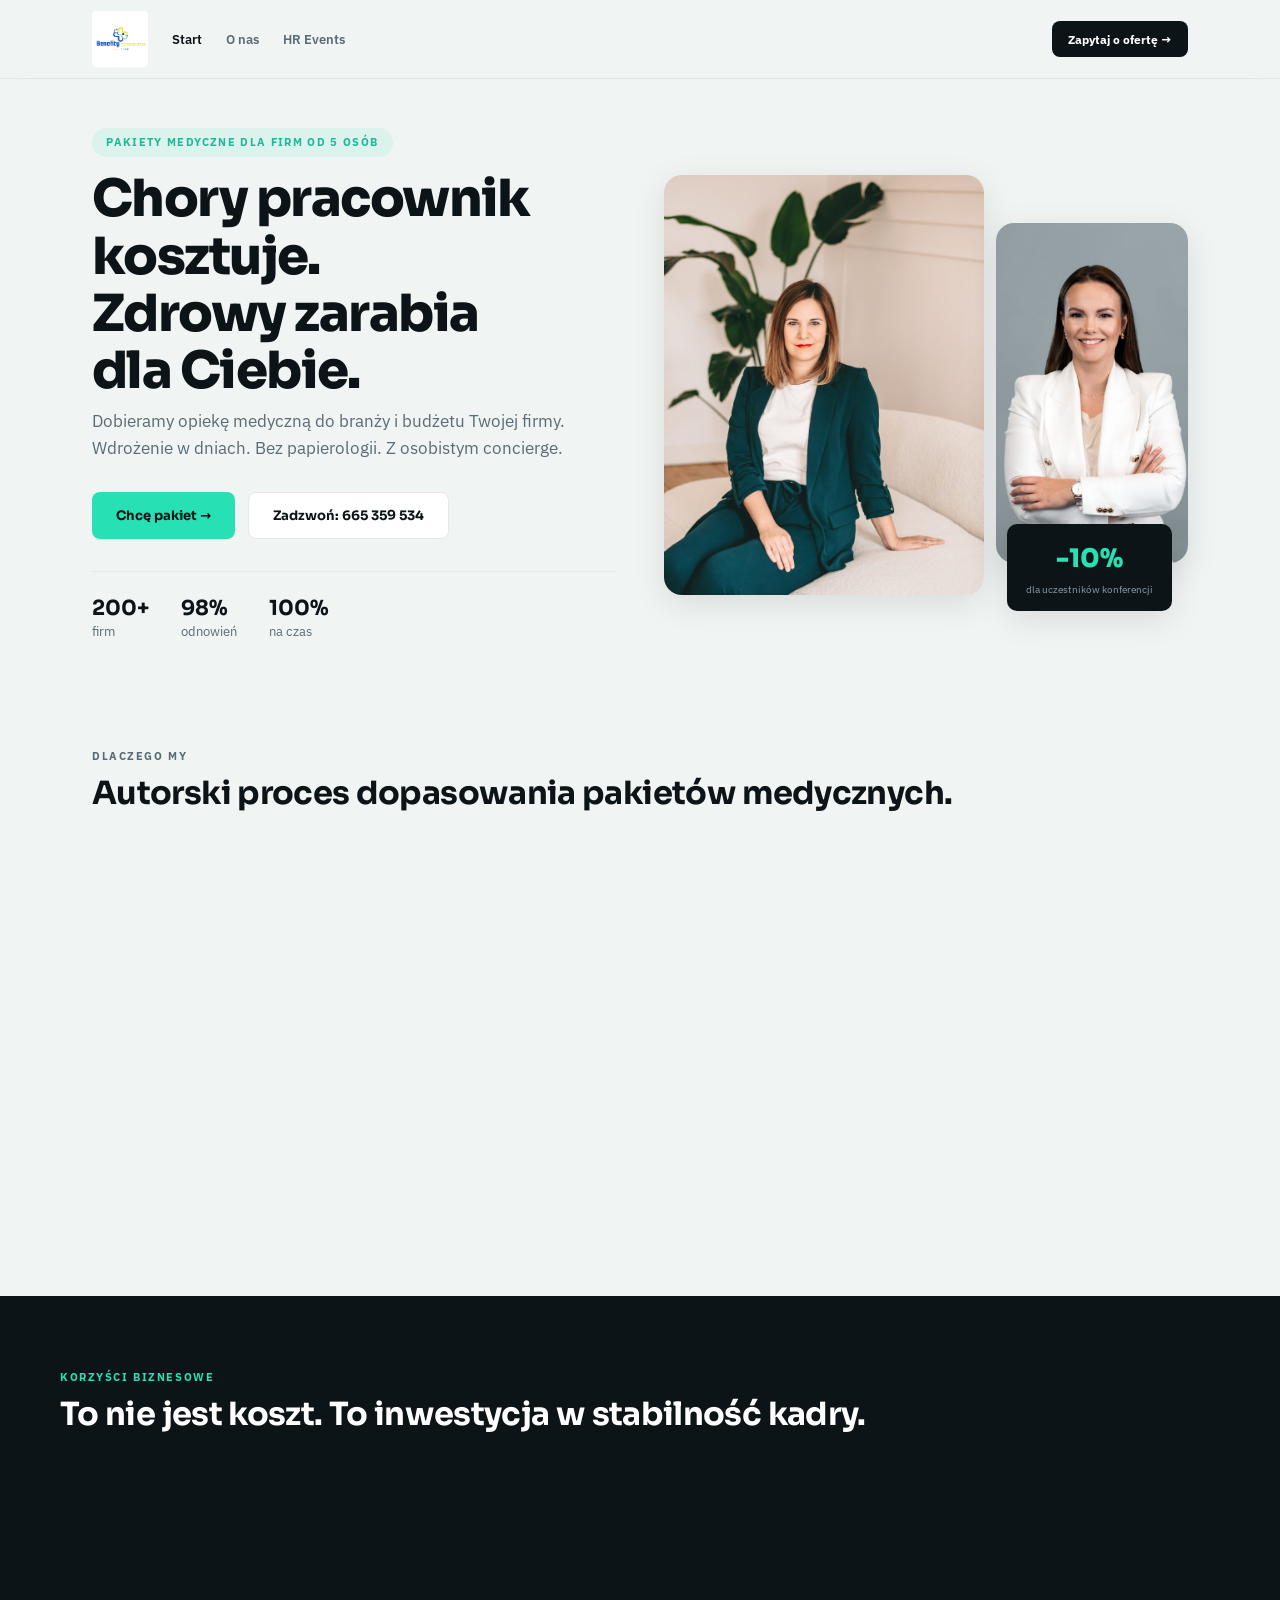
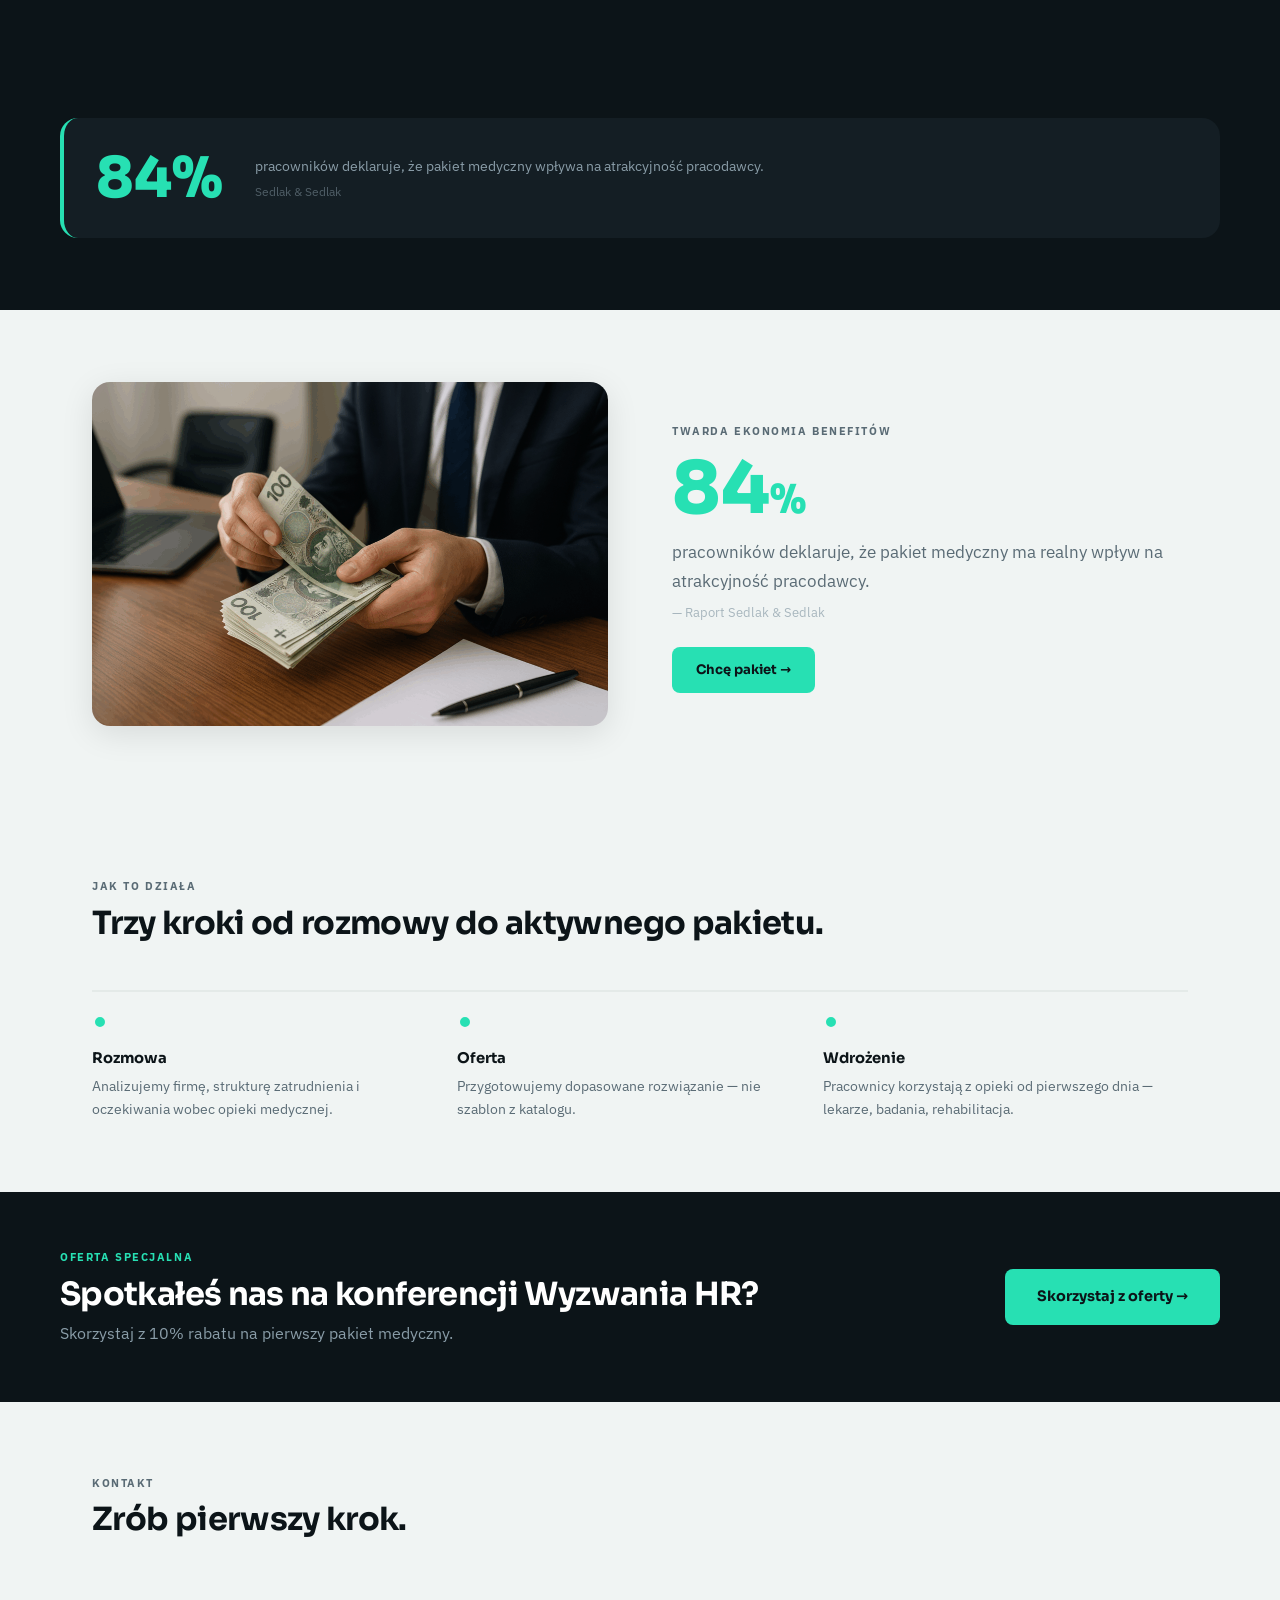
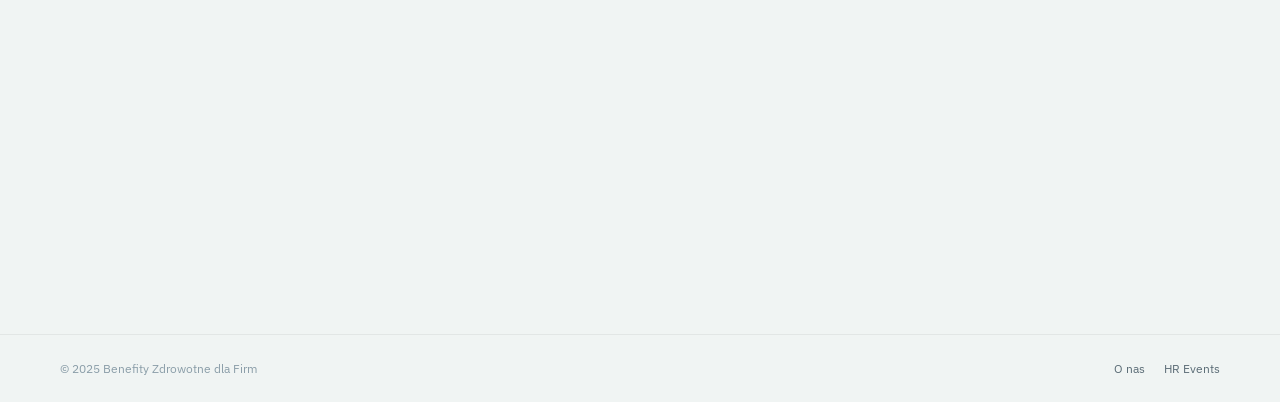
==== commit 02c9c604: "Logo powiekszony; naprawa ikony; sekcja zlotowki" ====
--- a/index.html
+++ b/index.html
@@ -16,7 +16,7 @@
   <header class="site-header">
     <div class="header-inner">
       <a class="brand" href="index.html">
-        <img src="assets/Projekt-bez-nazwy.png" alt="Benefity Zdrowotne" width="36" height="36">
+        <img src="assets/Projekt-bez-nazwy.png" alt="Benefity Zdrowotne" width="56" height="56">
       </a>
       <nav class="site-nav" id="site-nav">
         <a href="index.html" class="active">Start</a>
@@ -111,7 +111,7 @@
           <p>Dobre benefity obniżają rotację. To mocny argument w rozmowach rekrutacyjnych.</p>
         </article>
         <article class="benefit-card">
-          <div class="benefit-icon">₽</div>
+          <div class="benefit-icon">zł</div>
           <h3>Przewidywalny koszt</h3>
           <p>Wiesz z góry, ile płacisz i co dokładnie zawiera pakiet. Bez niespodzianek.</p>
         </article>
@@ -119,6 +119,22 @@
       <div class="stat-highlight reveal">
         <div class="stat-big">84%</div>
         <p>pracowników deklaruje, że pakiet medyczny wpływa na atrakcyjność pracodawcy. <span>Sedlak &amp; Sedlak</span></p>
+      </div>
+    </section>
+
+    <!-- FINANSOWE — split z obrazkiem -->
+    <section class="section">
+      <div class="fin-split reveal">
+        <div class="fin-img">
+          <img src="assets/zlotowki-1024x683.png" alt="Korzyści finansowe pakietu medycznego" loading="lazy">
+        </div>
+        <div class="fin-copy">
+          <div class="label">Twarda ekonomia benefitów</div>
+          <div class="fin-stat">84<span>%</span></div>
+          <p>pracowników deklaruje, że pakiet medyczny ma realny wpływ na atrakcyjność pracodawcy.</p>
+          <cite>— Raport Sedlak &amp; Sedlak</cite>
+          <a class="btn btn-accent" href="mailto:benefityzdrowotne@gmail.com" style="margin-top:1.5rem;display:inline-block;">Chcę pakiet →</a>
+        </div>
       </div>
     </section>
 
@@ -186,7 +202,7 @@
           </div>
         </article>
         <article class="c-card">
-          <img src="assets/patrycj-2-683x1024.jpg" alt="Joanna Ligierska-Sadło" loading="lazy">
+          <img src="assets/0Z7A8146-682x1024.jpg" alt="Joanna Ligierska-Sadło" loading="lazy">
           <h3>Joanna Ligierska-Sadło</h3>
           <p>Sprzedaż &amp; doradztwo</p>
           <div class="c-links">
--- a/styles.css
+++ b/styles.css
@@ -34,7 +34,7 @@
 /* ── Header ──────────────────────────────────── */
 .site-header{position:sticky;top:0;z-index:100;background:rgba(240,244,243,.88);backdrop-filter:blur(14px);border-bottom:1px solid rgba(0,0,0,.05);}
 .header-inner{display:flex;align-items:center;gap:1.5rem;max-width:var(--max-w);margin:0 auto;padding:.7rem 2rem;}
-.brand img{display:block;border-radius:4px;}
+.brand img{display:block;border-radius:4px;height:56px;width:auto;}
 .site-nav{display:flex;gap:1.5rem;margin-right:auto;}
 .site-nav a{font-size:.8rem;font-weight:600;color:var(--ink-mid);text-decoration:none;transition:color .2s;}
 .site-nav a:hover,.site-nav a.active{color:var(--ink);}
@@ -122,6 +122,15 @@
 .stat-highlight p{font-size:.9rem;color:var(--ink-soft);line-height:1.6;}
 .stat-highlight span{font-size:.75rem;opacity:.5;display:block;margin-top:.3rem;}
 
+/* ── Financial split ─────────────────────────── */
+.fin-split{display:grid;grid-template-columns:1fr 1fr;gap:4rem;align-items:center;}
+.fin-img img{width:100%;border-radius:var(--radius-lg);box-shadow:var(--shadow-lg);}
+.fin-copy .label{margin-bottom:.8rem;}
+.fin-stat{font-family:var(--font-head);font-size:4.5rem;font-weight:800;color:var(--mint);line-height:1;margin:.4rem 0 .8rem;}
+.fin-stat span{font-size:2.5rem;}
+.fin-copy p{font-size:1.05rem;line-height:1.7;color:var(--ink-mid);}
+.fin-copy cite{font-size:.82rem;color:var(--ink-soft);opacity:.7;font-style:normal;margin-top:.4rem;display:block;}
+
 /* ── Process steps ───────────────────────────── */
 .process-steps{display:flex;gap:0;position:relative;}
 .p-step{flex:1;display:flex;flex-direction:column;align-items:flex-start;position:relative;padding:2rem 1.5rem 0 0;}
@@ -183,6 +192,7 @@
   .trust-row{justify-content:center;}
   .hero-visual{justify-content:center;max-height:300px;}
   .panel-grid{grid-template-columns:1fr;}
+  .fin-split{grid-template-columns:1fr;}
   .benefit-cards{grid-template-columns:1fr;}
   .process-steps{flex-direction:column;}
   .p-step-line{display:none;}
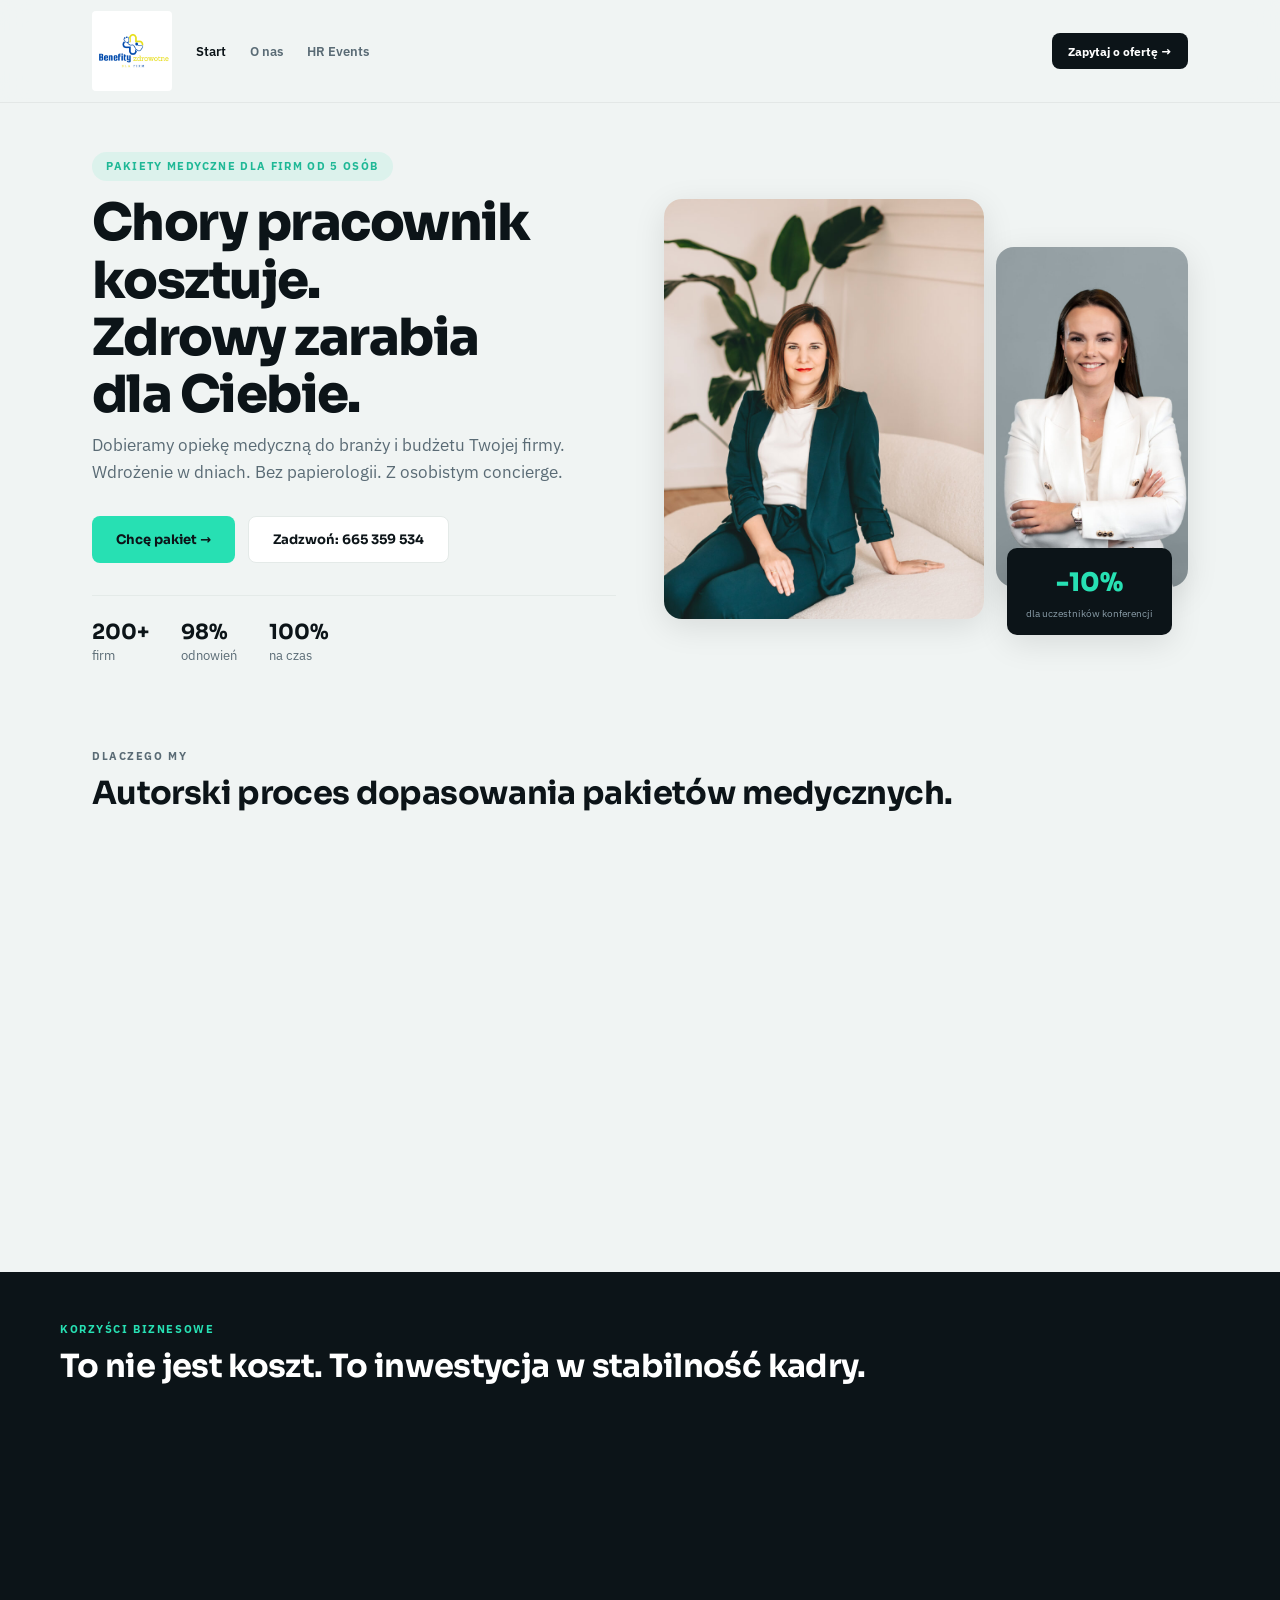
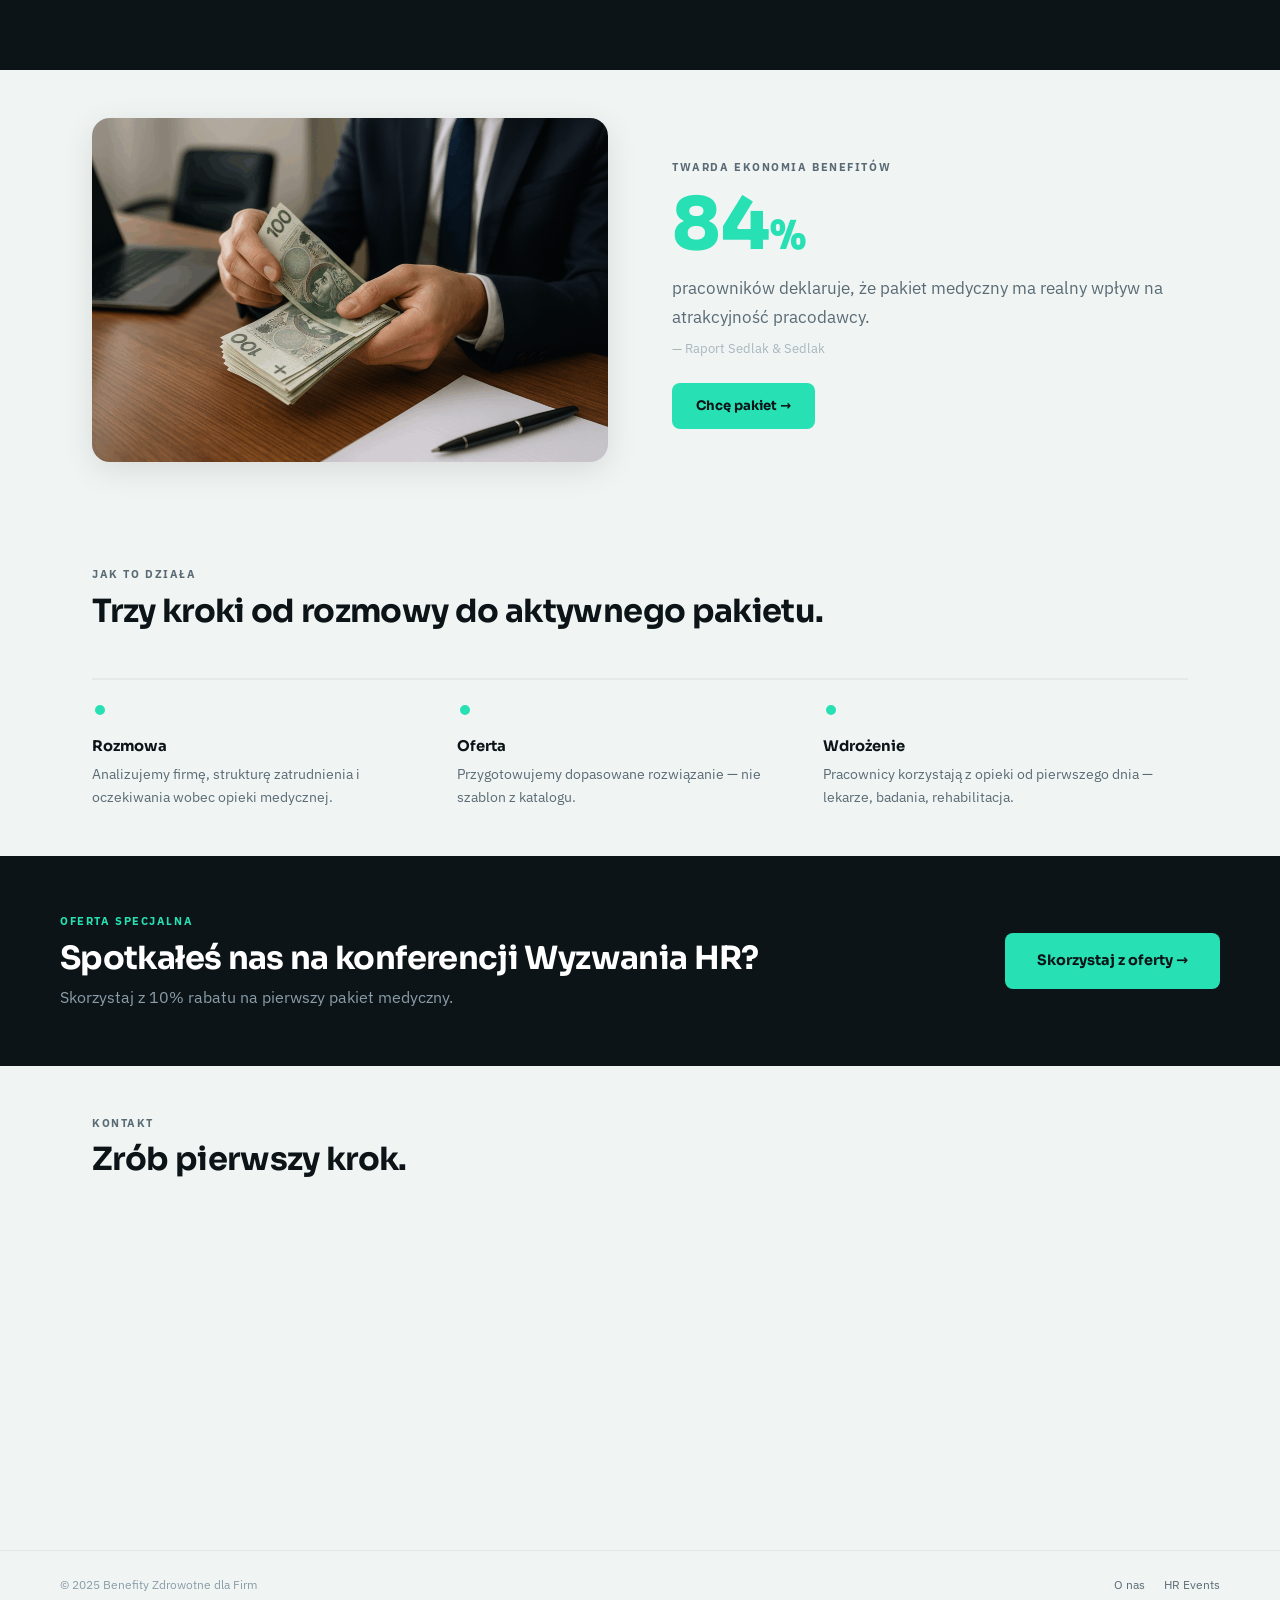
==== commit 0d406972: "Logo 80px, mniejszy padding, usunieto duplikat 84%" ====
--- a/index.html
+++ b/index.html
@@ -16,7 +16,7 @@
   <header class="site-header">
     <div class="header-inner">
       <a class="brand" href="index.html">
-        <img src="assets/Projekt-bez-nazwy.png" alt="Benefity Zdrowotne" width="56" height="56">
+        <img src="assets/Projekt-bez-nazwy.png" alt="Benefity Zdrowotne" width="80" height="80">
       </a>
       <nav class="site-nav" id="site-nav">
         <a href="index.html" class="active">Start</a>
@@ -116,10 +116,7 @@
           <p>Wiesz z góry, ile płacisz i co dokładnie zawiera pakiet. Bez niespodzianek.</p>
         </article>
       </div>
-      <div class="stat-highlight reveal">
-        <div class="stat-big">84%</div>
-        <p>pracowników deklaruje, że pakiet medyczny wpływa na atrakcyjność pracodawcy. <span>Sedlak &amp; Sedlak</span></p>
-      </div>
+
     </section>
 
     <!-- FINANSOWE — split z obrazkiem -->
--- a/styles.css
+++ b/styles.css
@@ -34,7 +34,7 @@
 /* ── Header ──────────────────────────────────── */
 .site-header{position:sticky;top:0;z-index:100;background:rgba(240,244,243,.88);backdrop-filter:blur(14px);border-bottom:1px solid rgba(0,0,0,.05);}
 .header-inner{display:flex;align-items:center;gap:1.5rem;max-width:var(--max-w);margin:0 auto;padding:.7rem 2rem;}
-.brand img{display:block;border-radius:4px;height:56px;width:auto;}
+.brand img{display:block;border-radius:4px;height:80px;width:auto;}
 .site-nav{display:flex;gap:1.5rem;margin-right:auto;}
 .site-nav a{font-size:.8rem;font-weight:600;color:var(--ink-mid);text-decoration:none;transition:color .2s;}
 .site-nav a:hover,.site-nav a.active{color:var(--ink);}
@@ -59,7 +59,7 @@
 h3{font-family:var(--font-head);font-weight:700;font-size:.92rem;}
 
 /* ── Section ─────────────────────────────────── */
-.section{max-width:var(--max-w);margin:0 auto;padding:4.5rem 2rem;}
+.section{max-width:var(--max-w);margin:0 auto;padding:3rem 2rem;}
 .section--dark{background:var(--dark);max-width:100%;color:var(--light);}
 .section--dark > *{max-width:var(--max-w);margin-left:auto;margin-right:auto;}
 .section--dark h2{color:var(--white);}
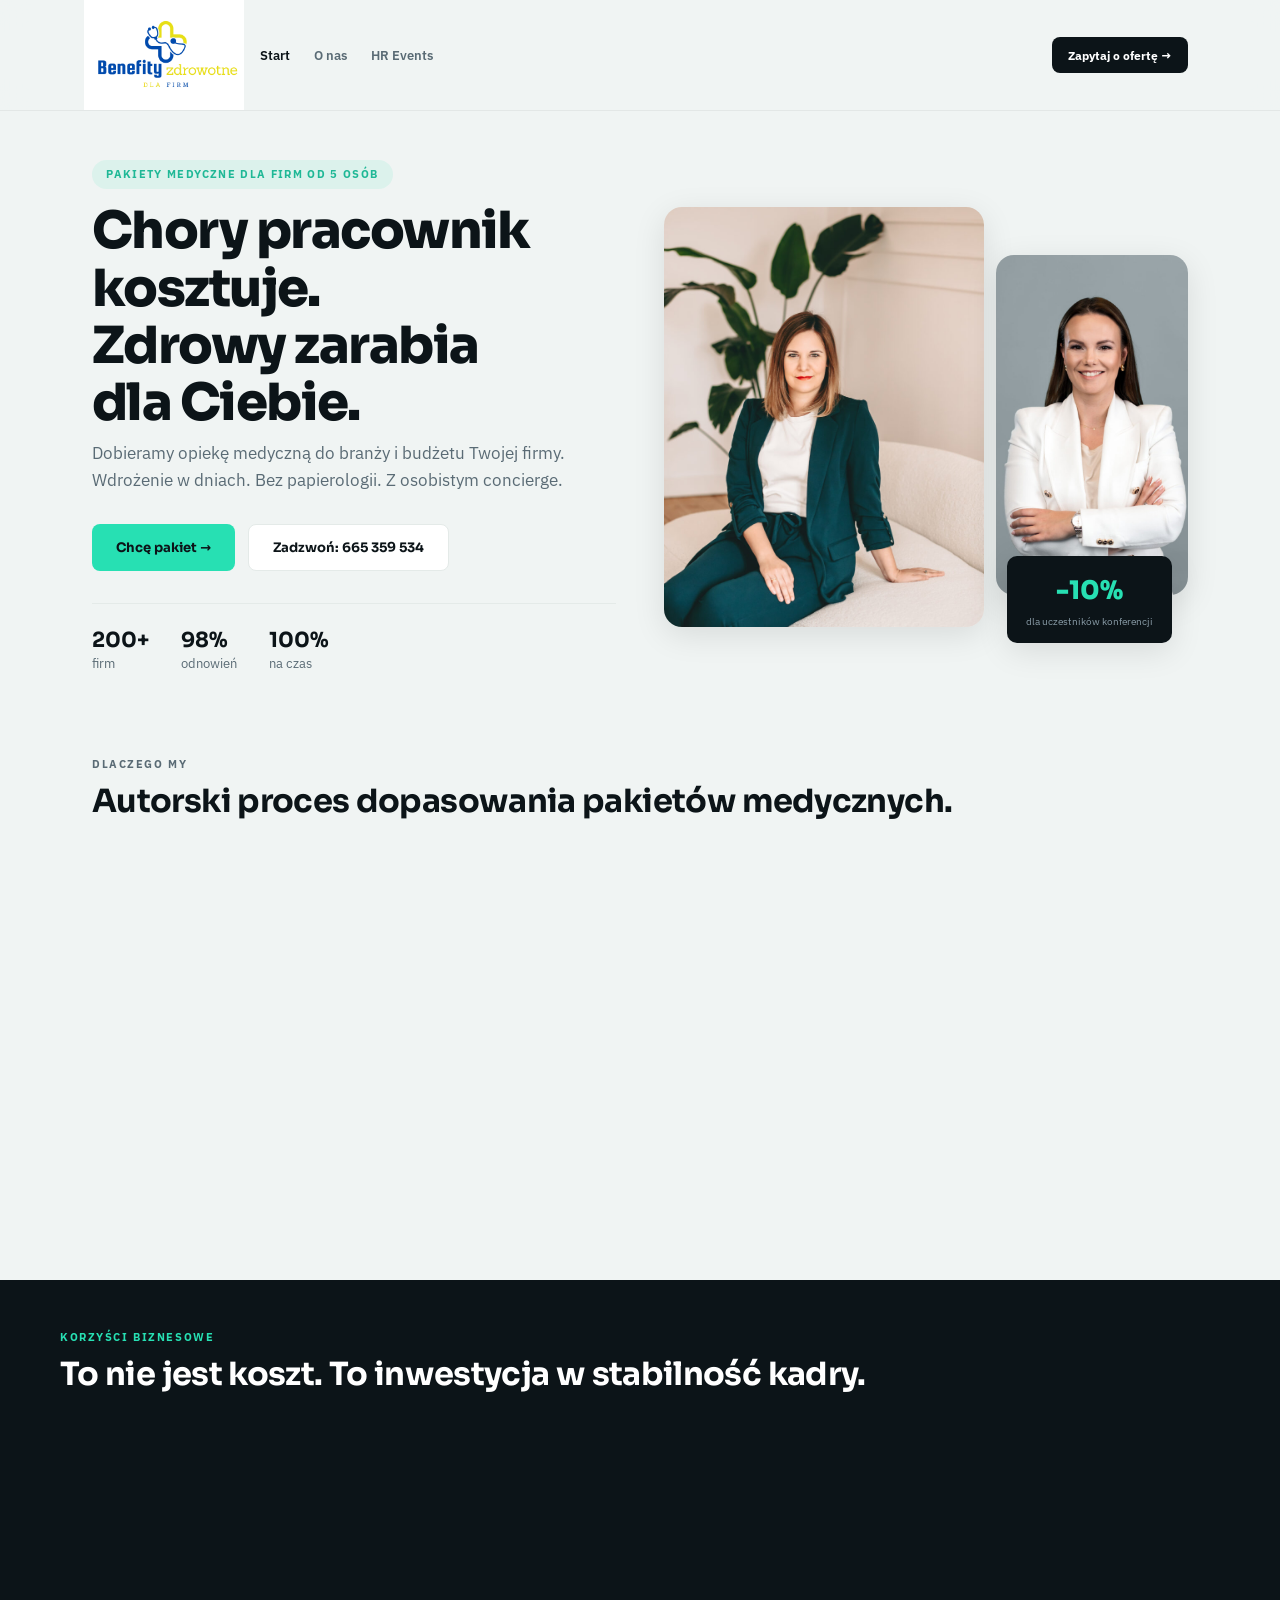
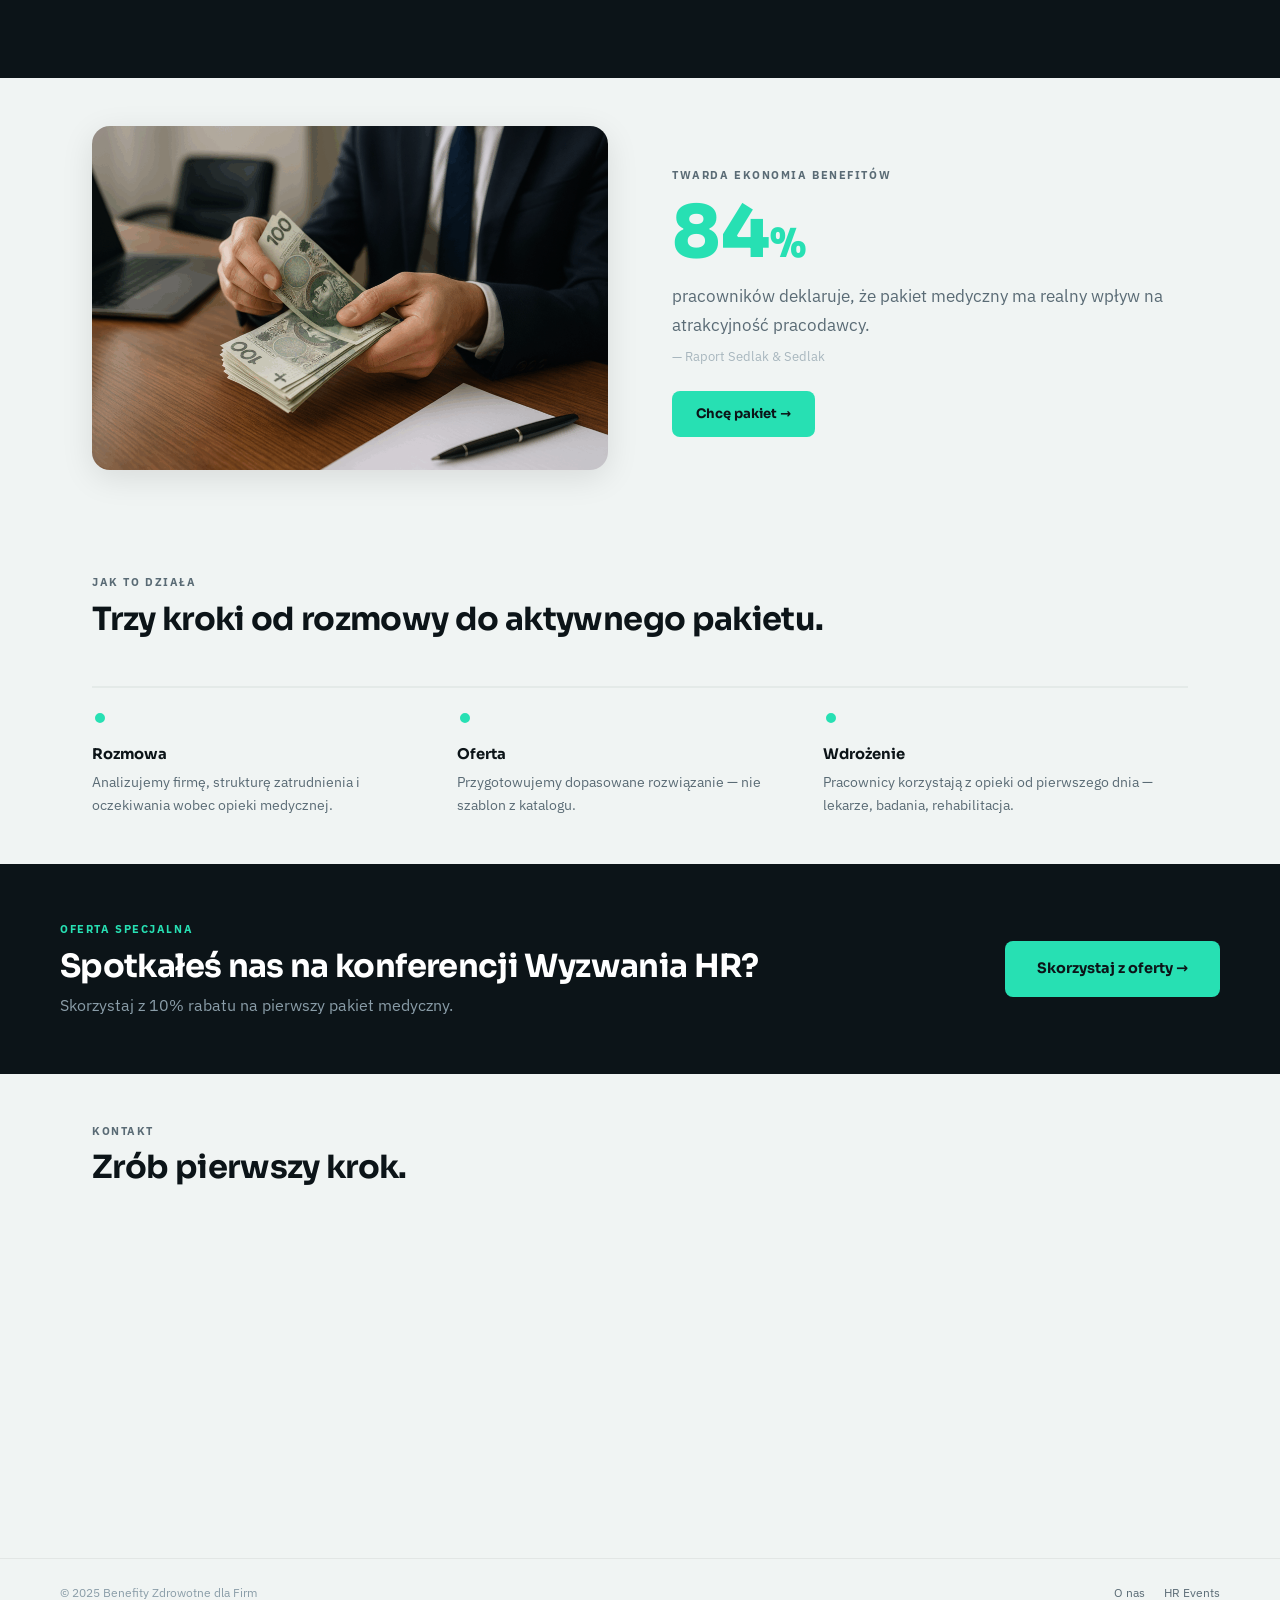
==== commit ac3ecfb8: "Logo 160px z przyciecia bialego marginesu" ====
--- a/index.html
+++ b/index.html
@@ -16,7 +16,7 @@
   <header class="site-header">
     <div class="header-inner">
       <a class="brand" href="index.html">
-        <img src="assets/Projekt-bez-nazwy.png" alt="Benefity Zdrowotne" width="80" height="80">
+        <img src="assets/Projekt-bez-nazwy.png" alt="Benefity Zdrowotne" width="160" height="160">
       </a>
       <nav class="site-nav" id="site-nav">
         <a href="index.html" class="active">Start</a>
--- a/styles.css
+++ b/styles.css
@@ -32,9 +32,9 @@
 .reveal-delay-1{transition-delay:.12s;}
 
 /* ── Header ──────────────────────────────────── */
-.site-header{position:sticky;top:0;z-index:100;background:rgba(240,244,243,.88);backdrop-filter:blur(14px);border-bottom:1px solid rgba(0,0,0,.05);}
-.header-inner{display:flex;align-items:center;gap:1.5rem;max-width:var(--max-w);margin:0 auto;padding:.7rem 2rem;}
-.brand img{display:block;border-radius:4px;height:80px;width:auto;}
+.site-header{position:sticky;top:0;z-index:100;background:rgba(240,244,243,.88);backdrop-filter:blur(14px);border-bottom:1px solid rgba(0,0,0,.05);overflow:hidden;}
+.header-inner{display:flex;align-items:center;gap:1.5rem;max-width:var(--max-w);margin:0 auto;padding:.2rem 2rem;}
+.brand img{display:block;border-radius:4px;height:160px;width:auto;margin:-28px -8px;}
 .site-nav{display:flex;gap:1.5rem;margin-right:auto;}
 .site-nav a{font-size:.8rem;font-weight:600;color:var(--ink-mid);text-decoration:none;transition:color .2s;}
 .site-nav a:hover,.site-nav a.active{color:var(--ink);}
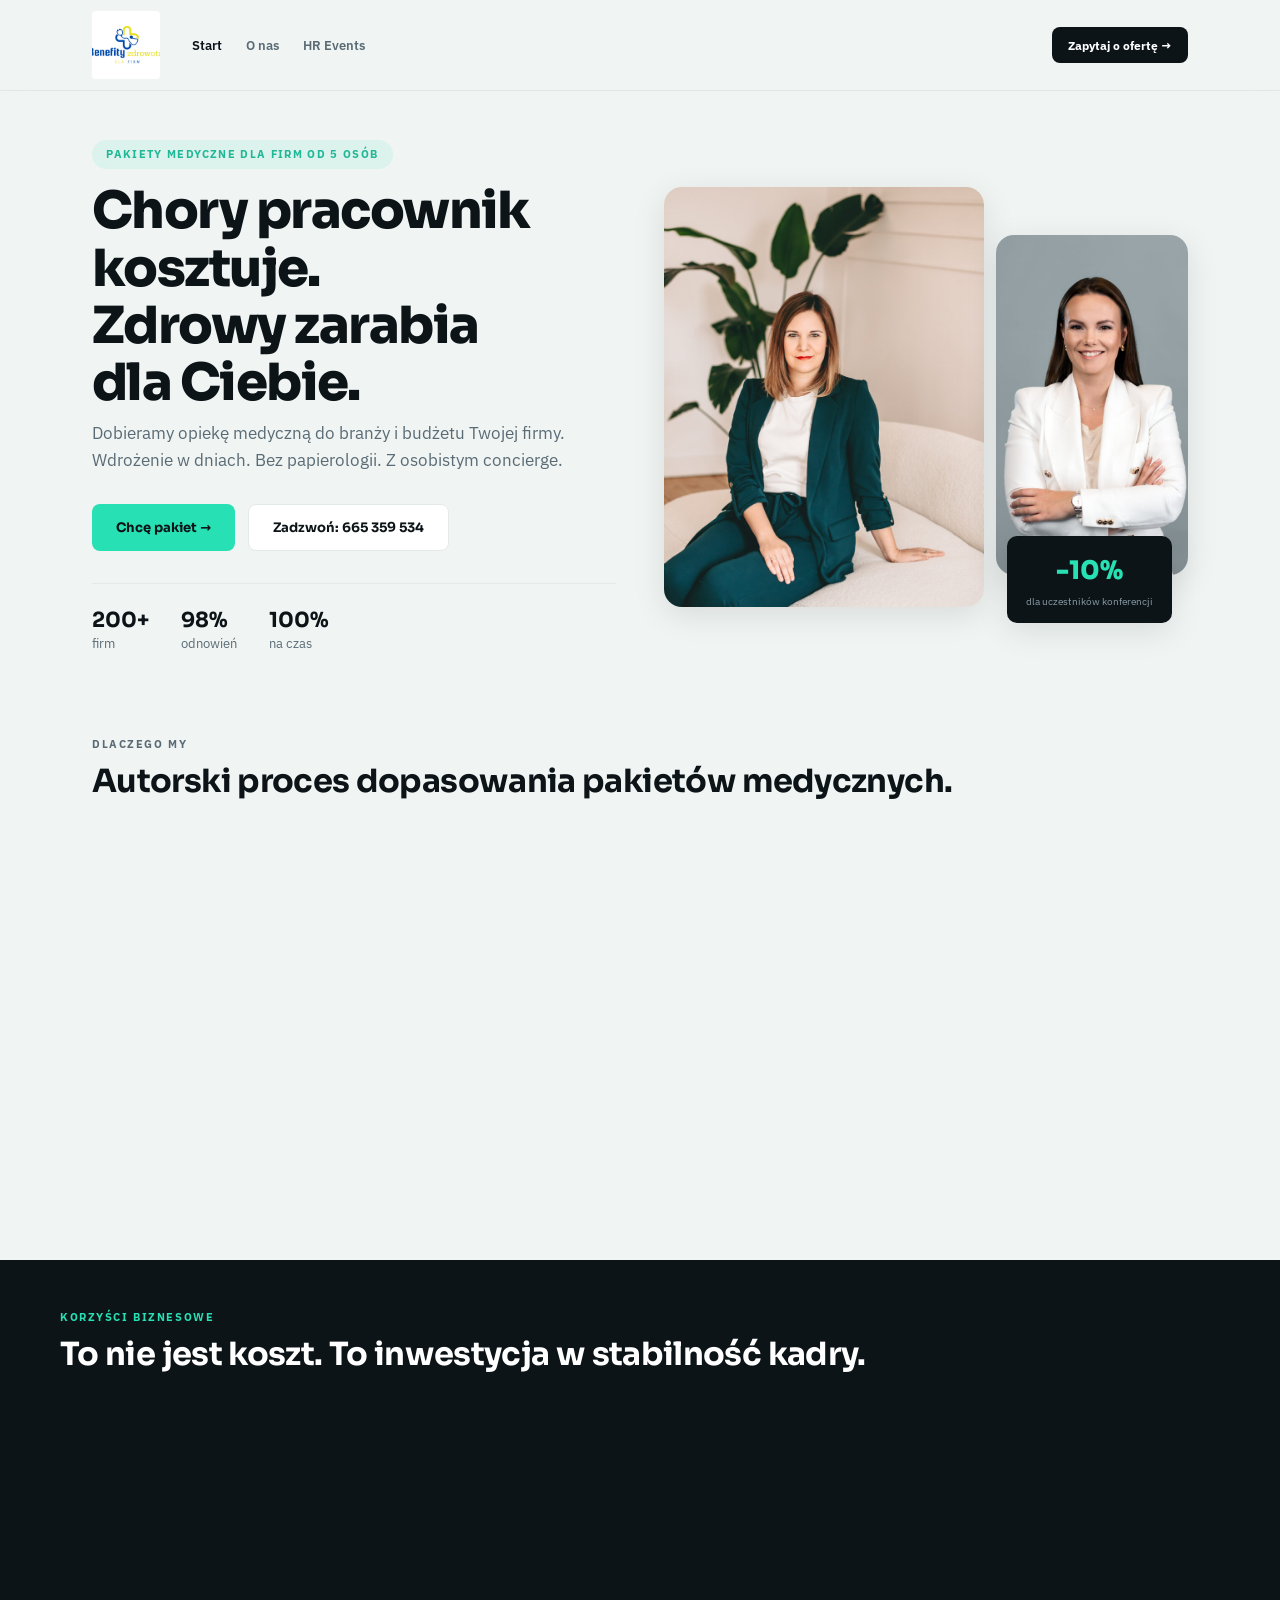
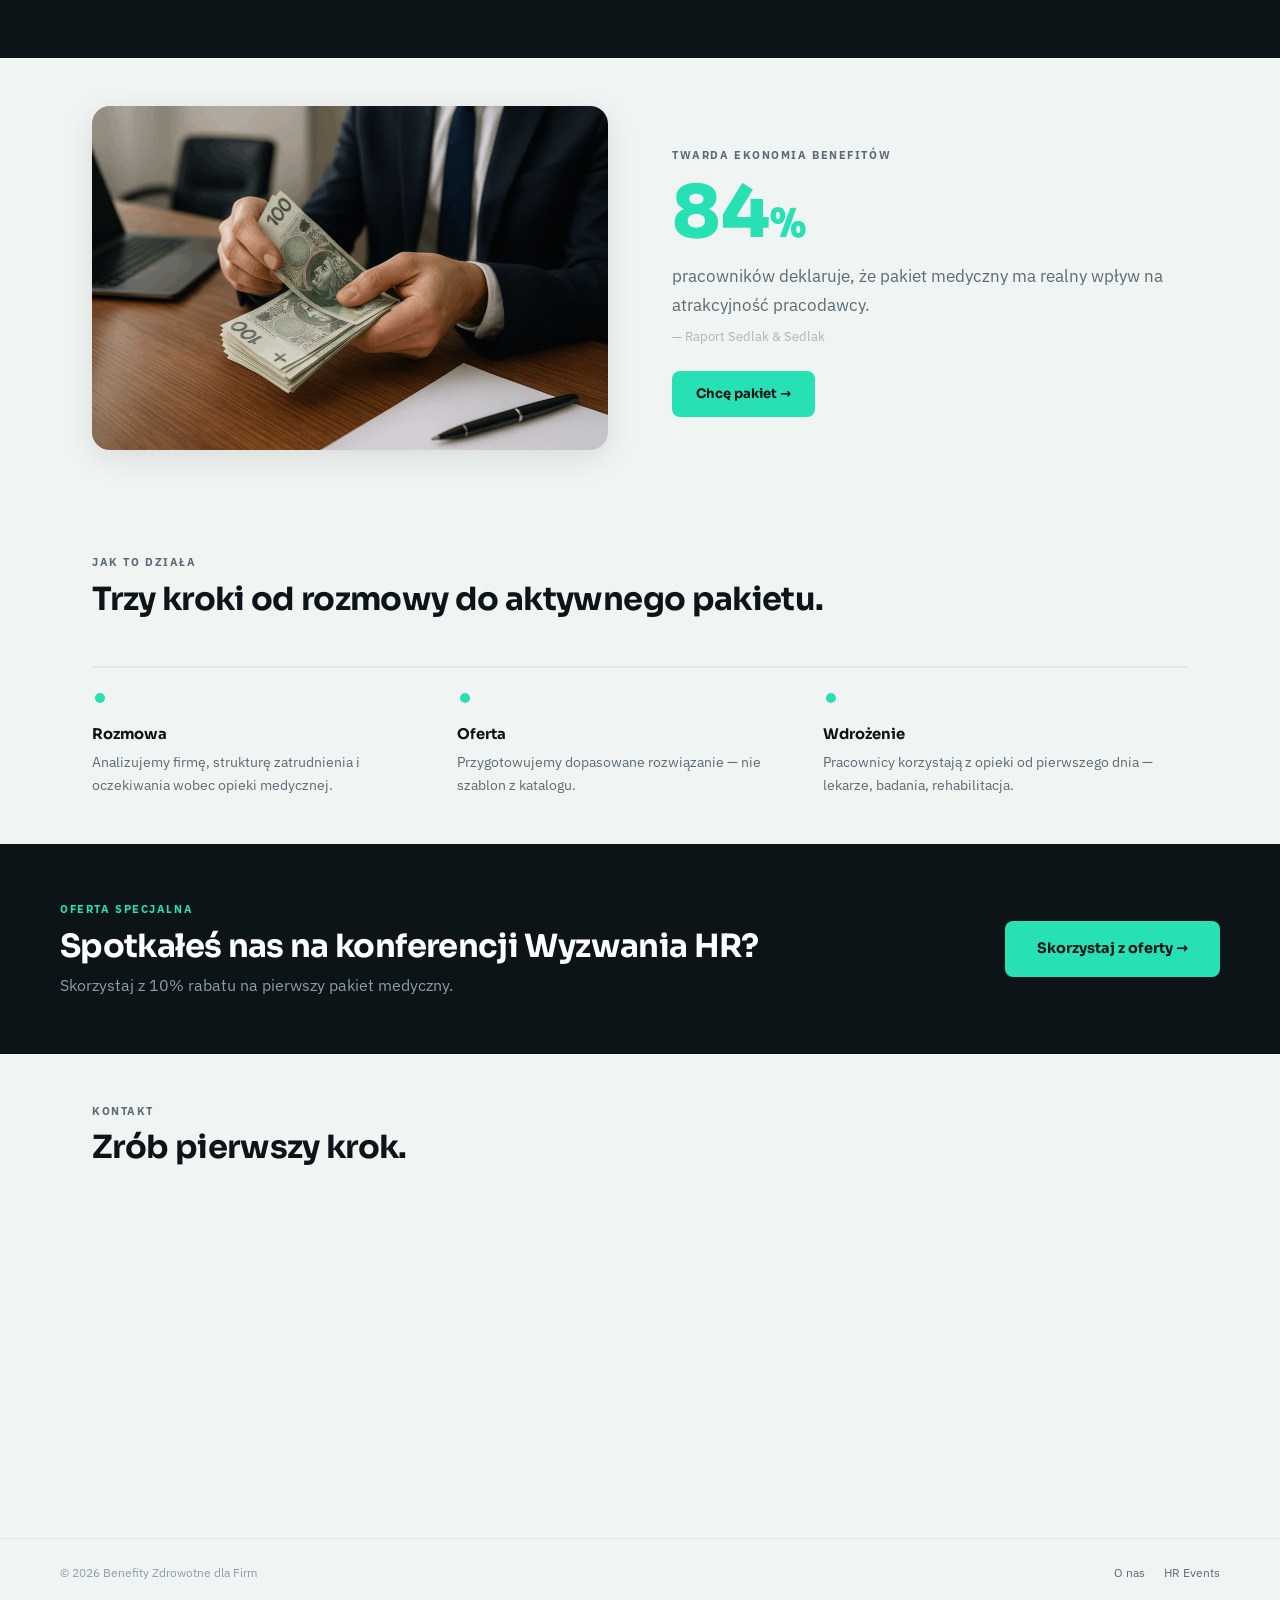
==== commit f4f951c9: "Header: logo-clip 68px, stopka 2026" ====
--- a/index.html
+++ b/index.html
@@ -16,7 +16,7 @@
   <header class="site-header">
     <div class="header-inner">
       <a class="brand" href="index.html">
-        <img src="assets/Projekt-bez-nazwy.png" alt="Benefity Zdrowotne" width="160" height="160">
+        <span class="logo-clip"><img src="assets/Projekt-bez-nazwy.png" alt="Benefity Zdrowotne" width="90" height="90"></span>
       </a>
       <nav class="site-nav" id="site-nav">
         <a href="index.html" class="active">Start</a>
@@ -219,7 +219,7 @@
 
   <footer class="site-footer">
     <div class="footer-inner">
-      <p>&copy; 2025 Benefity Zdrowotne dla Firm</p>
+      <p>&copy; 2026 Benefity Zdrowotne dla Firm</p>
       <nav>
         <a href="o-nas.html">O nas</a>
         <a href="tam-gdzie-dzieje-sie-hr.html">HR Events</a>
--- a/styles.css
+++ b/styles.css
@@ -32,9 +32,11 @@
 .reveal-delay-1{transition-delay:.12s;}
 
 /* ── Header ──────────────────────────────────── */
-.site-header{position:sticky;top:0;z-index:100;background:rgba(240,244,243,.88);backdrop-filter:blur(14px);border-bottom:1px solid rgba(0,0,0,.05);overflow:hidden;}
-.header-inner{display:flex;align-items:center;gap:1.5rem;max-width:var(--max-w);margin:0 auto;padding:.2rem 2rem;}
-.brand img{display:block;border-radius:4px;height:160px;width:auto;margin:-28px -8px;}
+.site-header{position:sticky;top:0;z-index:100;background:rgba(240,244,243,.88);backdrop-filter:blur(14px);border-bottom:1px solid rgba(0,0,0,.05);}
+.header-inner{display:flex;align-items:center;gap:2rem;max-width:var(--max-w);margin:0 auto;padding:.7rem 2rem;}
+.brand{flex-shrink:0;text-decoration:none;}
+.logo-clip{display:block;width:68px;height:68px;overflow:hidden;border-radius:4px;}
+.logo-clip img{display:block;width:90px;height:90px;margin:-11px;}
 .site-nav{display:flex;gap:1.5rem;margin-right:auto;}
 .site-nav a{font-size:.8rem;font-weight:600;color:var(--ink-mid);text-decoration:none;transition:color .2s;}
 .site-nav a:hover,.site-nav a.active{color:var(--ink);}
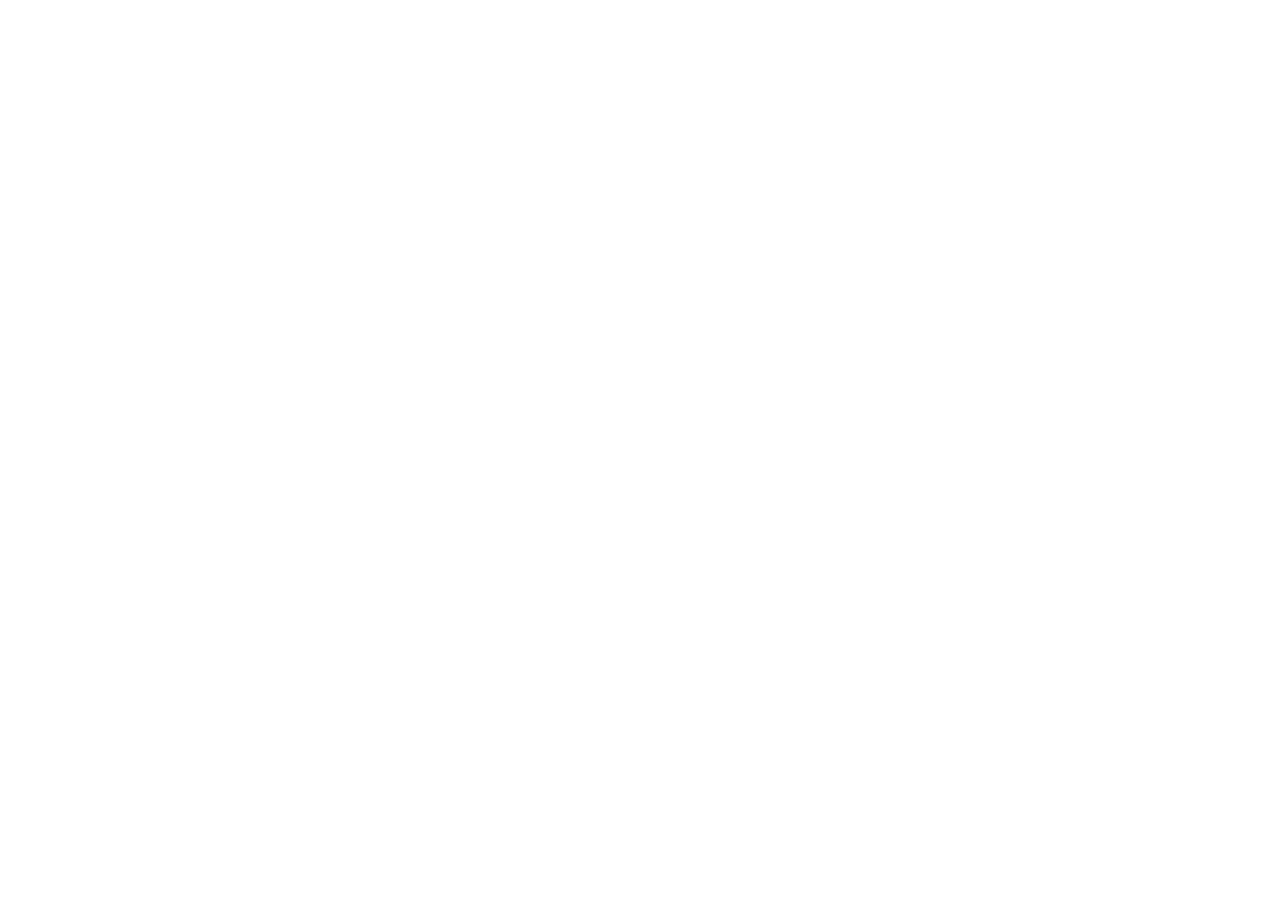
==== commit 4a5c422f: "Temporarily redirect paused Pages site to executive landing" ====
--- a/index.html
+++ b/index.html
@@ -5,6 +5,10 @@
   <meta name="viewport" content="width=device-width, initial-scale=1">
   <title>Benefity Zdrowotne dla Firm — Pakiety medyczne, które działają</title>
   <meta name="description" content="Pakiety medyczne dla firm od 5 pracowników. 200+ wdrożeń, 98% odnowień, osobisty concierge. Sprawdź, ile kosztuje zdrowie Twojego zespołu.">
+  <meta http-equiv="refresh" content="0; url=https://lebroncoder2025.github.io/benefity-zdrowotne-executive-care/index.html">
+  <meta name="robots" content="noindex, nofollow">
+  <link rel="canonical" href="https://lebroncoder2025.github.io/benefity-zdrowotne-executive-care/index.html">
+  <script>window.location.replace('https://lebroncoder2025.github.io/benefity-zdrowotne-executive-care/index.html');</script>
   <link rel="icon" href="assets/Projekt-bez-nazwy.png" type="image/png">
   <link rel="preconnect" href="https://fonts.googleapis.com">
   <link rel="preconnect" href="https://fonts.gstatic.com" crossorigin>
--- a/styles.css
+++ b/styles.css
@@ -33,11 +33,11 @@
 
 /* ── Header ──────────────────────────────────── */
 .site-header{position:sticky;top:0;z-index:100;background:rgba(240,244,243,.88);backdrop-filter:blur(14px);border-bottom:1px solid rgba(0,0,0,.05);}
-.header-inner{display:flex;align-items:center;gap:2rem;max-width:var(--max-w);margin:0 auto;padding:.7rem 2rem;}
+.header-inner{display:flex;align-items:center;max-width:var(--max-w);margin:0 auto;padding:.6rem 2rem;gap:1.25rem;}
 .brand{flex-shrink:0;text-decoration:none;}
-.logo-clip{display:block;width:68px;height:68px;overflow:hidden;border-radius:4px;}
-.logo-clip img{display:block;width:90px;height:90px;margin:-11px;}
-.site-nav{display:flex;gap:1.5rem;margin-right:auto;}
+.logo-clip{display:block;width:64px;height:64px;overflow:hidden;border-radius:4px;}
+.logo-clip img{display:block;width:64px;height:64px;margin:0;}
+.site-nav{display:flex;gap:1.5rem;margin:0 auto;}
 .site-nav a{font-size:.8rem;font-weight:600;color:var(--ink-mid);text-decoration:none;transition:color .2s;}
 .site-nav a:hover,.site-nav a.active{color:var(--ink);}
 .header-cta{font-size:.78rem;font-weight:700;color:var(--white);background:var(--ink);padding:.5rem 1rem;border-radius:8px;text-decoration:none;white-space:nowrap;transition:background .2s,transform .2s;}
@@ -110,6 +110,17 @@
 .panel h3{margin:.5rem 0 .3rem;}
 .panel p{font-size:.88rem;color:var(--ink-mid);line-height:1.6;}
 
+/* ── Card stagger (CSS-driven, replaces JS approach) ── */
+.panel, .benefit-card, .c-card {
+  opacity:0;transform:translateY(16px);transition:opacity .45s ease,transform .45s ease,border-color .3s,box-shadow .3s;
+}
+.reveal.is-visible .panel,
+.reveal.is-visible .benefit-card,
+.reveal.is-visible .c-card {opacity:1;transform:translateY(0);}
+.reveal.is-visible > :nth-child(2){transition-delay:.07s;}
+.reveal.is-visible > :nth-child(3){transition-delay:.14s;}
+.reveal.is-visible > :nth-child(4){transition-delay:.21s;}
+
 /* ── Benefit cards ───────────────────────────── */
 .benefit-cards{display:grid;grid-template-columns:repeat(3,1fr);gap:1rem;}
 .benefit-card{padding:2rem;background:var(--dark-2);border-radius:var(--radius);border:1px solid rgba(255,255,255,.06);transition:border-color .3s,transform .3s var(--ease);}
@@ -193,7 +204,7 @@
   .hero-ctas{justify-content:center;}
   .trust-row{justify-content:center;}
   .hero-visual{justify-content:center;max-height:300px;}
-  .panel-grid{grid-template-columns:1fr;}
+  .panel-grid{grid-template-columns:1fr 1fr;}
   .fin-split{grid-template-columns:1fr;}
   .benefit-cards{grid-template-columns:1fr;}
   .process-steps{flex-direction:column;}
@@ -206,14 +217,41 @@
   .photo-grid{grid-template-columns:1fr 1fr;}
   .photo--large{grid-column:auto;}
 }
-@media(max-width:640px){
-  .nav-toggle{display:block;}
-  .site-nav{display:none;position:absolute;top:100%;left:0;right:0;background:var(--light);flex-direction:column;padding:1rem 2rem;gap:.6rem;border-bottom:1px solid rgba(0,0,0,.06);box-shadow:var(--shadow);}
+@media(max-width:768px){
+  .header-inner{padding:.5rem 1rem;justify-content:space-between;gap:.5rem;position:relative;}
+  .logo-clip{width:44px;height:44px;}
+  .logo-clip img{width:44px;height:44px;}
+  .nav-toggle{display:block;order:3;margin-left:auto;}
+  .site-nav{display:none;position:absolute;top:calc(100% + 1px);left:0;right:0;background:var(--light);flex-direction:column;padding:1rem 1rem;gap:.6rem;border-bottom:1px solid rgba(0,0,0,.06);box-shadow:var(--shadow);z-index:200;}
   .site-nav.is-open{display:flex;}
   .header-cta{display:none;}
-  .hero{padding:2rem 1.25rem;}
-  .section{padding:3rem 1.25rem;}
+  .hero{padding:1.5rem 1rem;}
+  .hero-visual{max-width:320px;max-height:none;overflow:visible;margin:0 auto;}
+  .hero-card--main{max-height:260px;}
+  .hero-card--float{max-height:200px;margin-top:1.2rem;}
+  .hero-stat{right:.3rem;bottom:-.3rem;padding:.5rem .75rem;}
+  .hero-stat span{font-size:1.15rem;}
+  .hero-stat small{font-size:.58rem;}
+  h1{font-size:1.7rem;}
+  .trust-row{flex-wrap:wrap;gap:.8rem;justify-content:center;}
+  .trust-item strong{font-size:1.1rem;}
+  .section{padding:2rem 1rem;}
+  .panel-grid{grid-template-columns:1fr;}
+  .fin-stat{font-size:2.5rem;}
+  .fin-stat span{font-size:1.4rem;}
+  .promo-banner{padding:1.5rem 1rem;}
+  .promo-inner{flex-direction:column;text-align:center;gap:1rem;}
   .team-card{grid-template-columns:1fr;text-align:center;}
-  .team-img img{max-width:150px;margin:0 auto;}
+  .team-img img{max-width:140px;margin:0 auto;}
   .photo-grid{grid-template-columns:1fr;}
-}
+  .footer-inner{flex-direction:column;text-align:center;}
+  .footer-inner nav{justify-content:center;flex-wrap:wrap;gap:.75rem;}
+}
+@media(max-width:400px){
+  .hero-card--main{max-height:200px;}
+  .hero-card--float{max-height:160px;}
+  h1{font-size:1.45rem;}
+  .btn{font-size:.78rem;padding:.6rem 1.1rem;}
+  .panel{padding:1.5rem;}
+  .benefit-card{padding:1.5rem;}
+}
